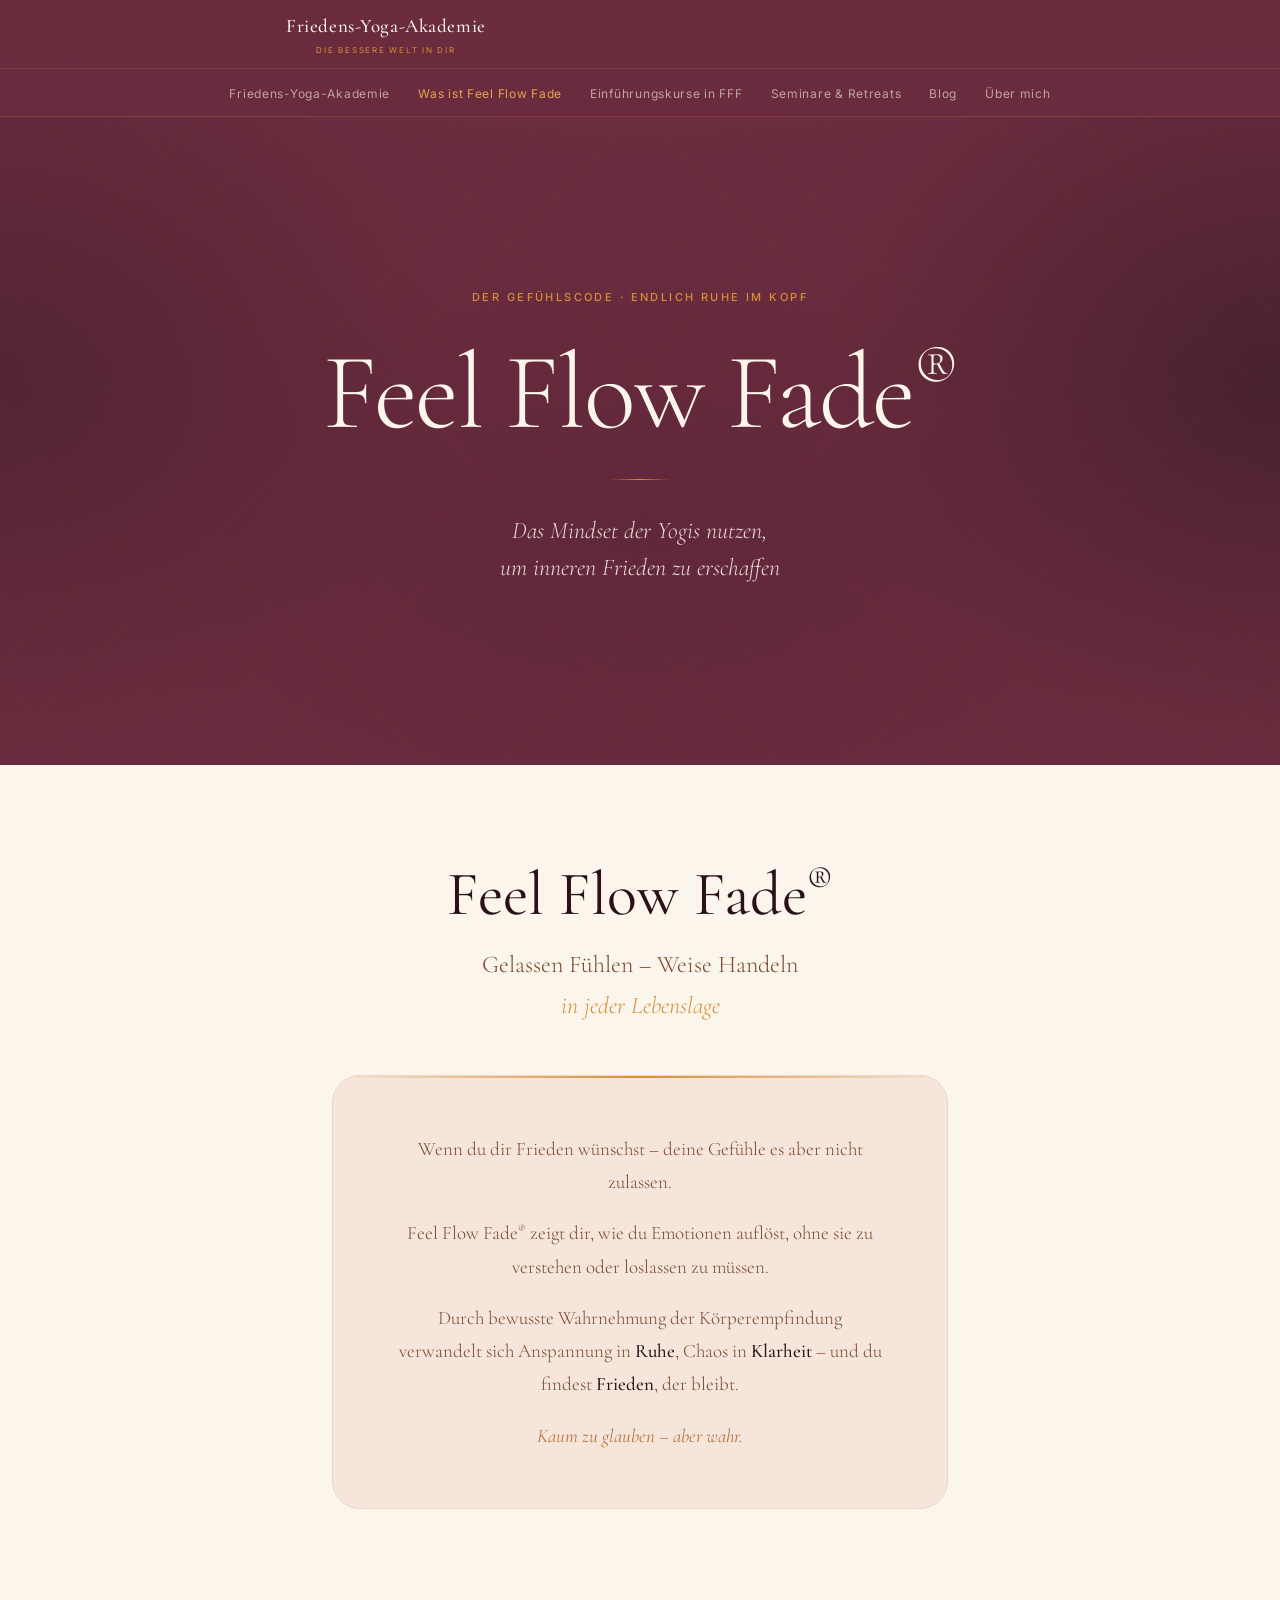
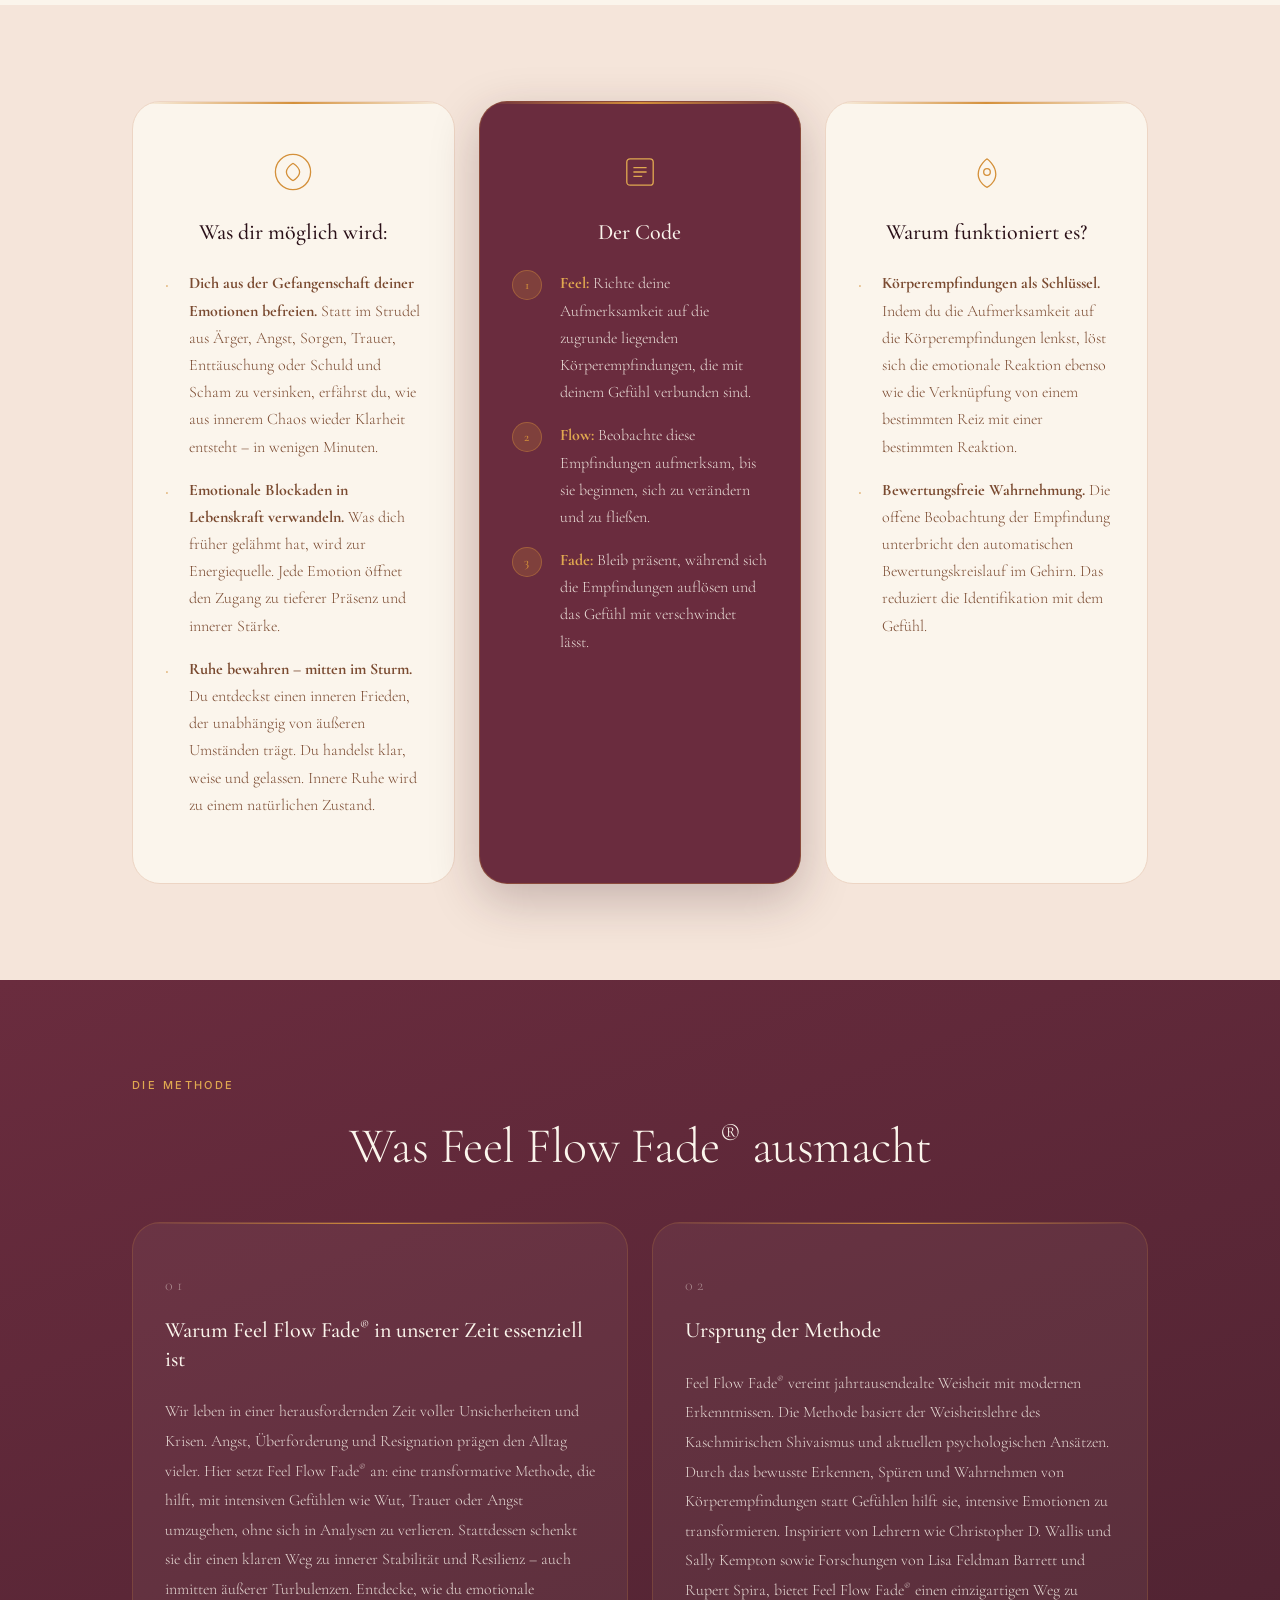
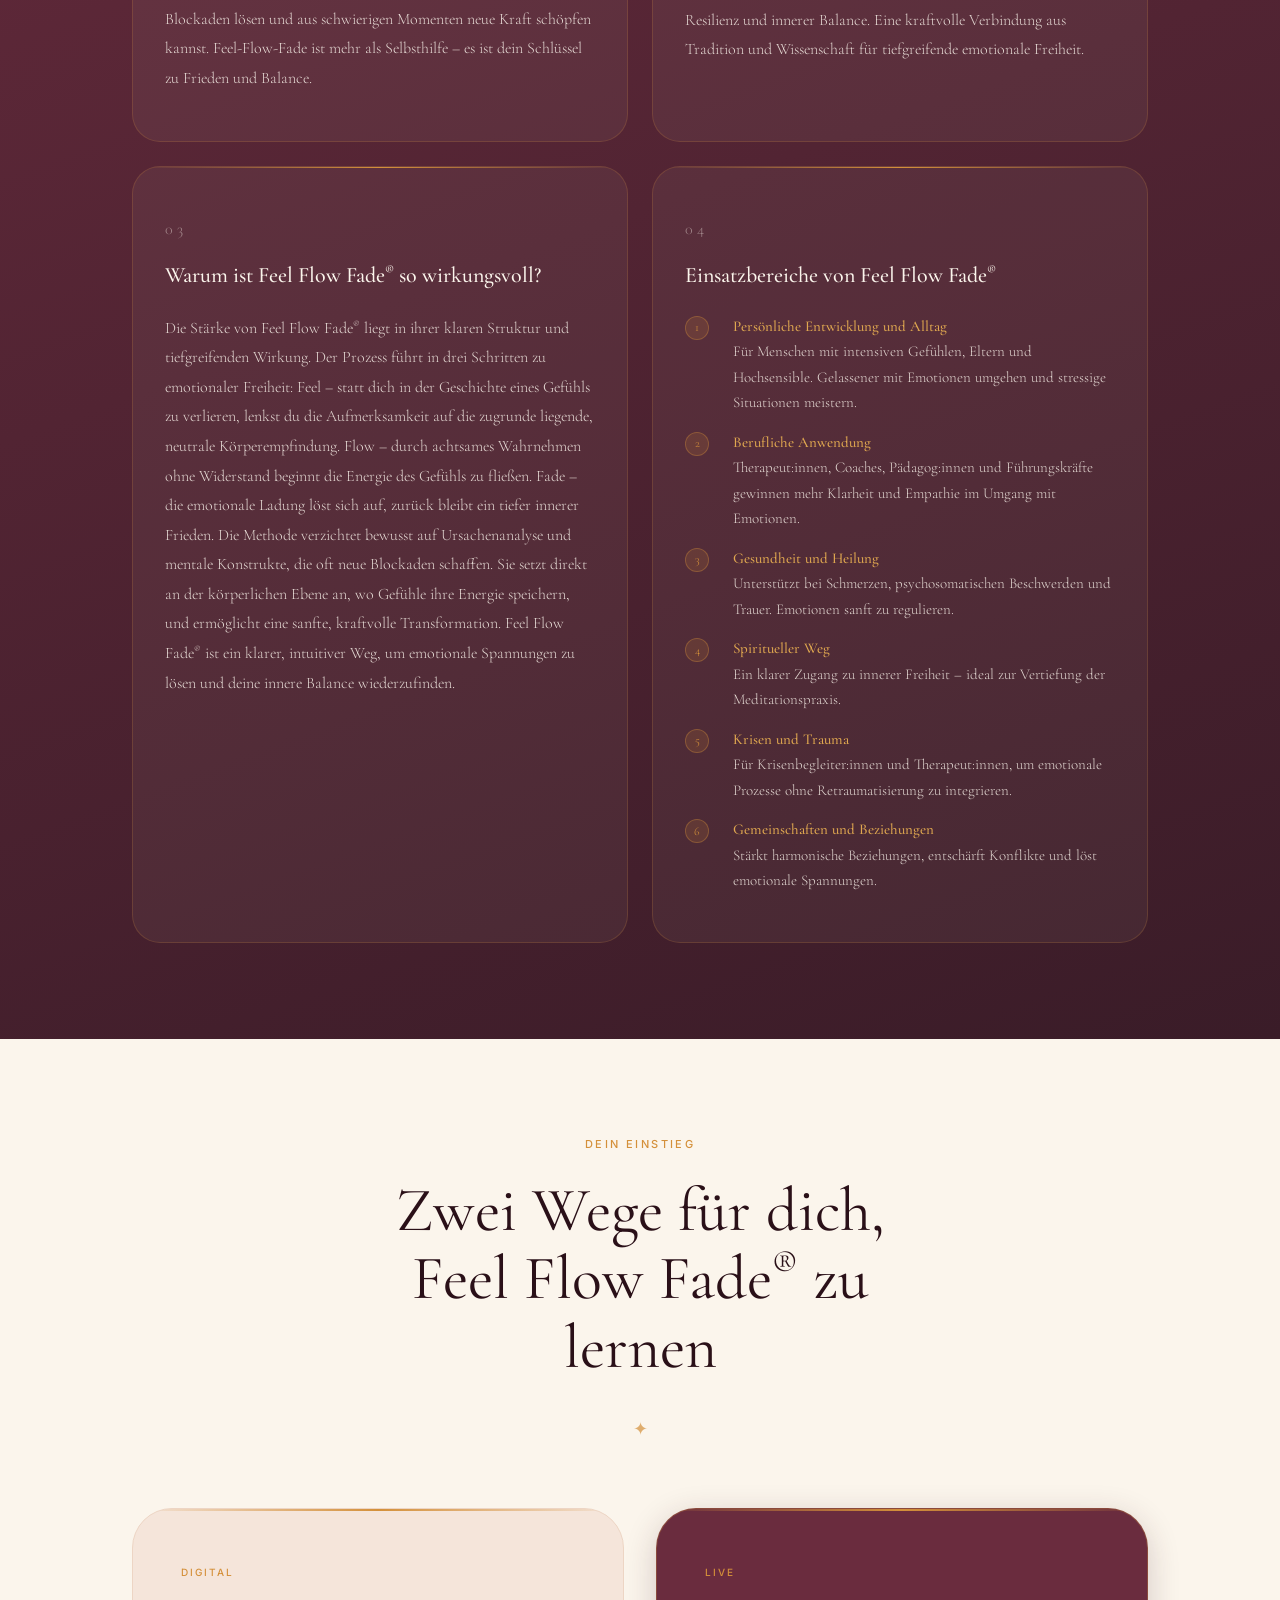
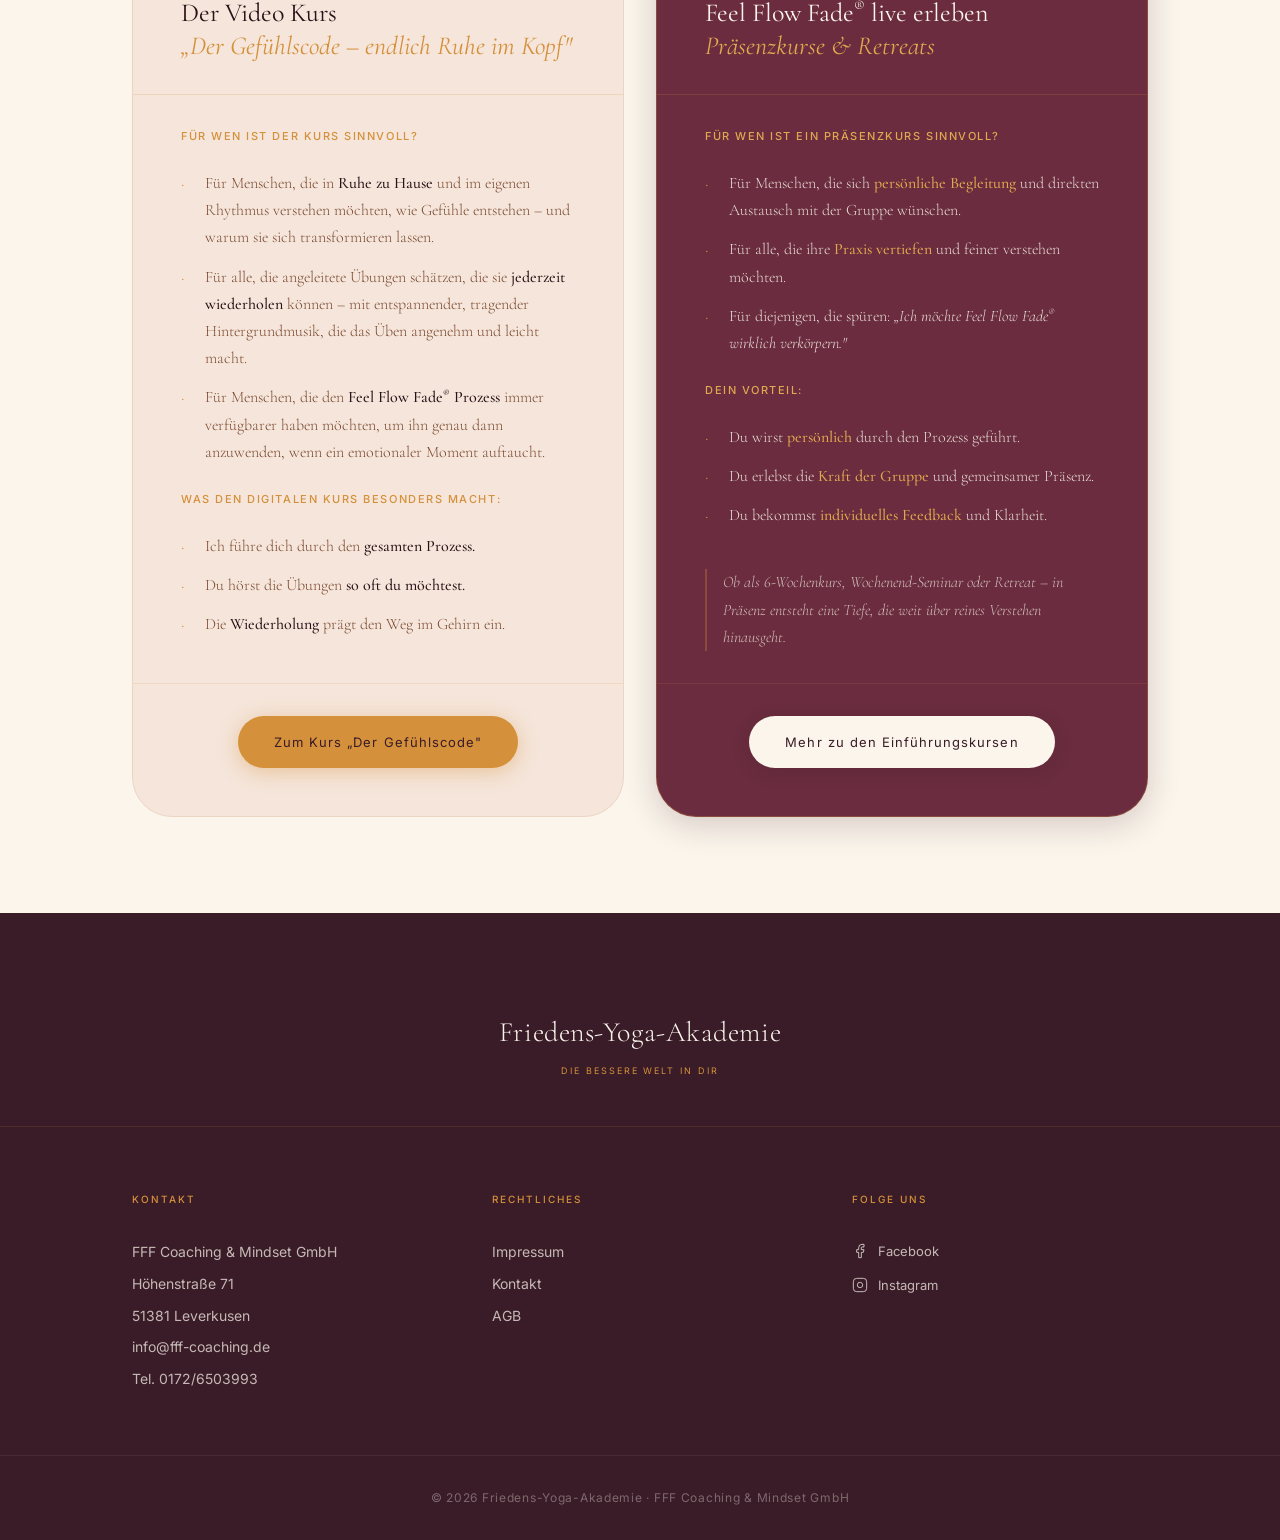
==== was-ist-feel-flow-fade.html @ 0a9315a2 "Website Launch" ====
<!DOCTYPE html>
<html lang="de">
<head>
  <meta charset="UTF-8" />
  <meta name="viewport" content="width=device-width, initial-scale=1.0" />
  <title>Was ist Feel Flow Fade® · Friedens-Yoga-Akademie</title>
  <link rel="preconnect" href="https://fonts.googleapis.com" />
  <link rel="preconnect" href="https://fonts.gstatic.com" crossorigin />
  <link href="https://fonts.googleapis.com/css2?family=Cormorant+Garamond:ital,wght@0,300;0,400;0,500;0,600;1,300;1,400;1,500&family=Inter:wght@300;400;500&display=swap" rel="stylesheet" />
  <link rel="stylesheet" href="was-ist.css" />
</head>
<body>

  <!-- NAVIGATION -->
  <header class="nav-header" id="nav">
    <nav class="nav-inner">
      <button class="nav-burger" aria-label="Menü öffnen" aria-expanded="false">
        <span></span><span></span><span></span>
      </button>
      <div class="nav-logo">
        <a href="index.html">
          <span class="nav-logo-name">Friedens-Yoga-Akademie</span>
          <span class="nav-logo-tagline">DIE BESSERE WELT IN DIR</span>
        </a>
      </div>
      <div class="nav-placeholder"></div>
    </nav>
    <ul class="nav-links" role="list">
      <li><a href="index.html">Friedens-Yoga-Akademie</a></li>
      <li><a href="was-ist-feel-flow-fade.html" class="nav-active">Was ist Feel Flow Fade</a></li>
      <li><a href="#">Einführungskurse in FFF</a></li>
      <li><a href="#">Seminare &amp; Retreats</a></li>
      <li><a href="#">Blog</a></li>
      <li><a href="#">Über mich</a></li>
    </ul>
  </header>

  <main>

    <!-- ── HERO ──────────────────────────────────────── -->
    <section class="hero">
      <div class="hero-bg"></div>
      <div class="hero-content reveal-hero">
        <p class="eyebrow">Der Gefühlscode · Endlich Ruhe im Kopf</p>
        <h1 class="hero-title">Feel Flow Fade<sup>®</sup></h1>
        <div class="hero-rule"></div>
        <p class="hero-sub">Das Mindset der Yogis nutzen,<br/>um inneren Frieden zu erschaffen</p>
      </div>
    </section>

    <!-- ── INTRO ─────────────────────────────────────── -->
    <section class="intro section-pad">
      <div class="container-text">
        <h2 class="display-heading">Feel Flow Fade<sup>®</sup></h2>
        <p class="display-sub">Gelassen Fühlen – Weise Handeln<br/><em>in jeder Lebenslage</em></p>
        <div class="intro-card reveal">
          <p class="intro-lead">Wenn du dir Frieden wünschst – deine Gefühle es aber nicht zulassen.</p>
          <p>Feel Flow Fade<sup>®</sup> zeigt dir, wie du Emotionen auflöst, ohne sie zu verstehen oder loslassen zu müssen.</p>
          <p>Durch bewusste Wahrnehmung der Körperempfindung verwandelt sich Anspannung in <strong>Ruhe</strong>, Chaos in <strong>Klarheit</strong> – und du findest <strong>Frieden</strong>, der bleibt.</p>
          <p class="intro-closing">Kaum zu glauben – aber wahr.</p>
        </div>
      </div>
    </section>

    <!-- ── DREI SÄULEN ───────────────────────────────── -->
    <section class="pillars section-pad">
      <div class="container">
        <div class="pillars-grid">

          <div class="pillar-card reveal">
            <div class="pillar-icon">
              <svg viewBox="0 0 40 40" fill="none" stroke="currentColor" stroke-width="1.2">
                <circle cx="20" cy="20" r="16"/>
                <path d="M20 12c0 0-6 4-6 8s6 8 6 8"/>
                <path d="M20 12c0 0 6 4 6 8s-6 8-6 8"/>
              </svg>
            </div>
            <h3>Was dir möglich wird:</h3>
            <ul>
              <li><strong>Dich aus der Gefangenschaft deiner Emotionen befreien.</strong> Statt im Strudel aus Ärger, Angst, Sorgen, Trauer, Enttäuschung oder Schuld und Scham zu versinken, erfährst du, wie aus innerem Chaos wieder Klarheit entsteht – in wenigen Minuten.</li>
              <li><strong>Emotionale Blockaden in Lebenskraft verwandeln.</strong> Was dich früher gelähmt hat, wird zur Energiequelle. Jede Emotion öffnet den Zugang zu tieferer Präsenz und innerer Stärke.</li>
              <li><strong>Ruhe bewahren – mitten im Sturm.</strong> Du entdeckst einen inneren Frieden, der unabhängig von äußeren Umständen trägt. Du handelst klar, weise und gelassen. Innere Ruhe wird zu einem natürlichen Zustand.</li>
            </ul>
          </div>

          <div class="pillar-card pillar-card--center reveal">
            <div class="pillar-icon">
              <svg viewBox="0 0 40 40" fill="none" stroke="currentColor" stroke-width="1.2">
                <rect x="8" y="8" width="24" height="24" rx="3"/>
                <line x1="14" y1="16" x2="26" y2="16"/>
                <line x1="14" y1="20" x2="26" y2="20"/>
                <line x1="14" y1="24" x2="22" y2="24"/>
              </svg>
            </div>
            <h3>Der Code</h3>
            <ol>
              <li>
                <strong>Feel:</strong> Richte deine Aufmerksamkeit auf die zugrunde liegenden Körperempfindungen, die mit deinem Gefühl verbunden sind.
              </li>
              <li>
                <strong>Flow:</strong> Beobachte diese Empfindungen aufmerksam, bis sie beginnen, sich zu verändern und zu fließen.
              </li>
              <li>
                <strong>Fade:</strong> Bleib präsent, während sich die Empfindungen auflösen und das Gefühl mit verschwindet lässt.
              </li>
            </ol>
          </div>

          <div class="pillar-card reveal">
            <div class="pillar-icon">
              <svg viewBox="0 0 40 40" fill="none" stroke="currentColor" stroke-width="1.2">
                <path d="M20 8 C20 8 28 14 28 22 C28 30 20 34 20 34"/>
                <path d="M20 8 C20 8 12 14 12 22 C12 30 20 34 20 34"/>
                <circle cx="20" cy="20" r="3"/>
              </svg>
            </div>
            <h3>Warum funktioniert es?</h3>
            <ul>
              <li><strong>Körperempfindungen als Schlüssel.</strong> Indem du die Aufmerksamkeit auf die Körperempfindungen lenkst, löst sich die emotionale Reaktion ebenso wie die Verknüpfung von einem bestimmten Reiz mit einer bestimmten Reaktion.</li>
              <li><strong>Bewertungsfreie Wahrnehmung.</strong> Die offene Beobachtung der Empfindung unterbricht den automatischen Bewertungskreislauf im Gehirn. Das reduziert die Identifikation mit dem Gefühl.</li>
            </ul>
          </div>

        </div>
      </div>
    </section>

    <!-- ── WAS FFF AUSMACHT ───────────────────────────── -->
    <section class="about section-pad">
      <div class="container">
        <p class="label-tag label-tag--light">Die Methode</p>
        <h2 class="section-heading section-heading--light">Was Feel Flow Fade<sup>®</sup> ausmacht</h2>
        <div class="about-grid">

          <div class="about-card reveal">
            <p class="about-card-num">01</p>
            <h4>Warum Feel Flow Fade<sup>®</sup> in unserer Zeit essenziell ist</h4>
            <p>Wir leben in einer herausfordernden Zeit voller Unsicherheiten und Krisen. Angst, Überforderung und Resignation prägen den Alltag vieler. Hier setzt Feel Flow Fade<sup>®</sup> an: eine transformative Methode, die hilft, mit intensiven Gefühlen wie Wut, Trauer oder Angst umzugehen, ohne sich in Analysen zu verlieren. Stattdessen schenkt sie dir einen klaren Weg zu innerer Stabilität und Resilienz – auch inmitten äußerer Turbulenzen. Entdecke, wie du emotionale Blockaden lösen und aus schwierigen Momenten neue Kraft schöpfen kannst. Feel-Flow-Fade ist mehr als Selbsthilfe – es ist dein Schlüssel zu Frieden und Balance.</p>
          </div>

          <div class="about-card reveal">
            <p class="about-card-num">02</p>
            <h4>Ursprung der Methode</h4>
            <p>Feel Flow Fade<sup>®</sup> vereint jahrtausendealte Weisheit mit modernen Erkenntnissen. Die Methode basiert der Weisheitslehre des Kaschmirischen Shivaismus und aktuellen psychologischen Ansätzen. Durch das bewusste Erkennen, Spüren und Wahrnehmen von Körperempfindungen statt Gefühlen hilft sie, intensive Emotionen zu transformieren. Inspiriert von Lehrern wie Christopher D. Wallis und Sally Kempton sowie Forschungen von Lisa Feldman Barrett und Rupert Spira, bietet Feel Flow Fade<sup>®</sup> einen einzigartigen Weg zu Resilienz und innerer Balance. Eine kraftvolle Verbindung aus Tradition und Wissenschaft für tiefgreifende emotionale Freiheit.</p>
          </div>

          <div class="about-card reveal">
            <p class="about-card-num">03</p>
            <h4>Warum ist Feel Flow Fade<sup>®</sup> so wirkungsvoll?</h4>
            <p>Die Stärke von Feel Flow Fade<sup>®</sup> liegt in ihrer klaren Struktur und tiefgreifenden Wirkung. Der Prozess führt in drei Schritten zu emotionaler Freiheit: Feel – statt dich in der Geschichte eines Gefühls zu verlieren, lenkst du die Aufmerksamkeit auf die zugrunde liegende, neutrale Körperempfindung. Flow – durch achtsames Wahrnehmen ohne Widerstand beginnt die Energie des Gefühls zu fließen. Fade – die emotionale Ladung löst sich auf, zurück bleibt ein tiefer innerer Frieden. Die Methode verzichtet bewusst auf Ursachenanalyse und mentale Konstrukte, die oft neue Blockaden schaffen. Sie setzt direkt an der körperlichen Ebene an, wo Gefühle ihre Energie speichern, und ermöglicht eine sanfte, kraftvolle Transformation. Feel Flow Fade<sup>®</sup> ist ein klarer, intuitiver Weg, um emotionale Spannungen zu lösen und deine innere Balance wiederzufinden.</p>
          </div>

          <div class="about-card reveal">
            <p class="about-card-num">04</p>
            <h4>Einsatzbereiche von Feel Flow Fade<sup>®</sup></h4>
            <ol class="einsatz-list">
              <li>
                <strong>Persönliche Entwicklung und Alltag</strong><br/>
                Für Menschen mit intensiven Gefühlen, Eltern und Hochsensible. Gelassener mit Emotionen umgehen und stressige Situationen meistern.
              </li>
              <li>
                <strong>Berufliche Anwendung</strong><br/>
                Therapeut:innen, Coaches, Pädagog:innen und Führungskräfte gewinnen mehr Klarheit und Empathie im Umgang mit Emotionen.
              </li>
              <li>
                <strong>Gesundheit und Heilung</strong><br/>
                Unterstützt bei Schmerzen, psychosomatischen Beschwerden und Trauer. Emotionen sanft zu regulieren.
              </li>
              <li>
                <strong>Spiritueller Weg</strong><br/>
                Ein klarer Zugang zu innerer Freiheit – ideal zur Vertiefung der Meditationspraxis.
              </li>
              <li>
                <strong>Krisen und Trauma</strong><br/>
                Für Krisenbegleiter:innen und Therapeut:innen, um emotionale Prozesse ohne Retraumatisierung zu integrieren.
              </li>
              <li>
                <strong>Gemeinschaften und Beziehungen</strong><br/>
                Stärkt harmonische Beziehungen, entschärft Konflikte und löst emotionale Spannungen.
              </li>
            </ol>
          </div>

        </div>
      </div>
    </section>

    <!-- ── ZWEI WEGE ──────────────────────────────────── -->
    <section class="ways section-pad">
      <div class="container-text">
        <p class="label-tag">Dein Einstieg</p>
        <h2 class="display-heading">Zwei Wege für dich,<br/>Feel Flow Fade<sup>®</sup> zu lernen</h2>
        <div class="ornament">✦</div>
      </div>
      <div class="container">
        <div class="ways-grid">

          <!-- Videokurs -->
          <div class="way-card reveal">
            <div class="way-card-header">
              <span class="way-type">Digital</span>
              <h3>Der Video Kurs<br/><em>„Der Gefühlscode – endlich Ruhe im Kopf"</em></h3>
            </div>
            <div class="way-card-body">
              <p class="way-label">Für wen ist der Kurs sinnvoll?</p>
              <ul>
                <li>Für Menschen, die in <strong>Ruhe zu Hause</strong> und im eigenen Rhythmus verstehen möchten, wie Gefühle entstehen – und warum sie sich transformieren lassen.</li>
                <li>Für alle, die angeleitete Übungen schätzen, die sie <strong>jederzeit wiederholen</strong> können – mit entspannender, tragender Hintergrundmusik, die das Üben angenehm und leicht macht.</li>
                <li>Für Menschen, die den <strong>Feel Flow Fade<sup>®</sup> Prozess</strong> immer verfügbarer haben möchten, um ihn genau dann anzuwenden, wenn ein emotionaler Moment auftaucht.</li>
              </ul>
              <p class="way-label">Was den digitalen Kurs besonders macht:</p>
              <ul>
                <li>Ich führe dich durch den <strong>gesamten Prozess.</strong></li>
                <li>Du hörst die Übungen <strong>so oft du möchtest.</strong></li>
                <li>Die <strong>Wiederholung</strong> prägt den Weg im Gehirn ein.</li>
              </ul>
            </div>
            <div class="way-card-footer">
              <a href="#" class="btn btn-saffron">Zum Kurs „Der Gefühlscode"</a>
            </div>
          </div>

          <!-- Präsenzkurs -->
          <div class="way-card way-card--featured reveal">
            <div class="way-card-header">
              <span class="way-type">Live</span>
              <h3>Feel Flow Fade<sup>®</sup> live erleben<br/><em>Präsenzkurse &amp; Retreats</em></h3>
            </div>
            <div class="way-card-body">
              <p class="way-label">Für wen ist ein Präsenzkurs sinnvoll?</p>
              <ul>
                <li>Für Menschen, die sich <strong>persönliche Begleitung</strong> und direkten Austausch mit der Gruppe wünschen.</li>
                <li>Für alle, die ihre <strong>Praxis vertiefen</strong> und feiner verstehen möchten.</li>
                <li>Für diejenigen, die spüren: <em>„Ich möchte Feel Flow Fade<sup>®</sup> wirklich verkörpern."</em></li>
              </ul>
              <p class="way-label">Dein Vorteil:</p>
              <ul>
                <li>Du wirst <strong>persönlich</strong> durch den Prozess geführt.</li>
                <li>Du erlebst die <strong>Kraft der Gruppe</strong> und gemeinsamer Präsenz.</li>
                <li>Du bekommst <strong>individuelles Feedback</strong> und Klarheit.</li>
              </ul>
              <p class="way-note">Ob als 6-Wochenkurs, Wochenend-Seminar oder Retreat – in Präsenz entsteht eine Tiefe, die weit über reines Verstehen hinausgeht.</p>
            </div>
            <div class="way-card-footer">
              <a href="#" class="btn btn-light">Mehr zu den Einführungskursen</a>
            </div>
          </div>

        </div>
      </div>
    </section>

  </main>

  <!-- FOOTER -->
  <footer class="footer">
    <div class="footer-top">
      <p class="footer-brand">Friedens-Yoga-Akademie</p>
      <p class="footer-tagline">DIE BESSERE WELT IN DIR</p>
    </div>
    <div class="footer-body">
      <div class="footer-col">
        <p class="footer-col-label">Kontakt</p>
        <p>FFF Coaching &amp; Mindset GmbH</p>
        <p>Höhenstraße 71</p>
        <p>51381 Leverkusen</p>
        <p><a href="mailto:info@fff-coaching.de">info@fff-coaching.de</a></p>
        <p>Tel. 0172/6503993</p>
      </div>
      <div class="footer-col">
        <p class="footer-col-label">Rechtliches</p>
        <a href="#">Impressum</a>
        <a href="#">Kontakt</a>
        <a href="#">AGB</a>
      </div>
      <div class="footer-col">
        <p class="footer-col-label">Folge uns</p>
        <div class="footer-social">
          <a href="#" class="social-link">
            <svg width="16" height="16" viewBox="0 0 24 24" fill="none" stroke="currentColor" stroke-width="1.5"><path d="M18 2h-3a5 5 0 0 0-5 5v3H7v4h3v8h4v-8h3l1-4h-4V7a1 1 0 0 1 1-1h3z"/></svg>
            Facebook
          </a>
          <a href="#" class="social-link">
            <svg width="16" height="16" viewBox="0 0 24 24" fill="none" stroke="currentColor" stroke-width="1.5"><rect x="2" y="2" width="20" height="20" rx="5"/><path d="M16 11.37A4 4 0 1 1 12.63 8 4 4 0 0 1 16 11.37z"/><line x1="17.5" y1="6.5" x2="17.51" y2="6.5"/></svg>
            Instagram
          </a>
        </div>
      </div>
    </div>
    <div class="footer-bottom">
      <p>&copy; 2026 Friedens-Yoga-Akademie · FFF Coaching &amp; Mindset GmbH</p>
    </div>
  </footer>

  <script src="main.js"></script>
</body>
</html>
---- was-ist.css ----
/* ═══════════════════════════════════════════════════════════
   WAS IST FEEL FLOW FADE®  ·  Palette B „Souk d'Or"
   Gewürzrot · Safrangelb · Elfenbein · Kupfer · Altrosa
   ═══════════════════════════════════════════════════════════ */

:root {
  /* Palette B — Souk d'Or (aufgehellt) */
  --ink:        #3A1C28;   /* Body-BG: mittleres Burgund statt Schwarz */
  --burgundy:   #6A2C3E;   /* dunkle Sektionen: weiches Gewürzrot */
  --burgundy-md:#7A3850;   /* Gradient-Variante */
  --saffron:    #D4903A;   /* Safrangelb — Hauptakzent */
  --saffron-lt: #E0A850;   /* helles Safran */
  --copper:     #B87840;   /* Kupfer — Detailakzent */
  --ivory:      #FBF5EC;   /* helle Sektionen: warmes Elfenbein */
  --blush:      #F5E5DA;   /* Karten: zartes Altrosa */
  --blush-dark: #EDD5C4;   /* tieferes Altrosa für Borders */
  --rose-mist:  rgba(245,229,218,.08); /* glass on dark */

  /* Text */
  --text-dark:  #FBF5EC;
  --text-dim:   rgba(251,245,236,.85);   /* heller, besser lesbar */
  --text-ink:   #2A1018;
  --text-mid:   #7A4A30;
  --text-light: #A87A55;

  /* Spacing */
  --s1:4px; --s2:16px; --s3:24px; --s4:32px;
  --s5:48px; --s6:64px; --s7:96px; --s8:128px;

  /* Radius */
  --r-sm:10px; --r-md:18px; --r-lg:28px; --r-xl:40px;

  /* Fonts */
  --serif:'Cormorant Garamond', Georgia, serif;
  --sans:'Inter', -apple-system, sans-serif;
}

/* ── Reset ──────────────────────────────────────────────── */
*,*::before,*::after{box-sizing:border-box;margin:0;padding:0}
html{scroll-behavior:smooth;-webkit-font-smoothing:antialiased}
body{font-family:var(--sans);font-size:16px;line-height:1.7;color:var(--text-ink);background:var(--ink)}
a{color:inherit;text-decoration:none}
sup{font-size:.55em;vertical-align:super}

/* ── Layout ─────────────────────────────────────────────── */
.container      {max-width:1080px;margin-inline:auto;padding-inline:var(--s4)}
.container-text {max-width:680px;margin-inline:auto;padding-inline:var(--s4);text-align:center}
.section-pad    {padding-block:var(--s7)}
.section-pad-sm {padding-block:var(--s5)}

/* ── Typography ─────────────────────────────────────────── */
.eyebrow, .label-tag {
  font-family:var(--sans); font-size:11px;
  font-weight:500; letter-spacing:.22em; text-transform:uppercase;
  color:var(--saffron); margin-bottom:var(--s3); display:block;
}
.label-tag--light {color:var(--saffron-lt)}

.display-heading {
  font-family:var(--serif);
  font-size:clamp(34px,5.5vw,62px);
  font-weight:400; line-height:1.1;
  color:var(--text-ink); margin-bottom:var(--s2);
}
.display-sub {
  font-family:var(--serif);
  font-size:clamp(18px,2.5vw,24px);
  font-weight:300; color:var(--text-mid); margin-bottom:var(--s5);
}
.display-sub em {font-style:italic; color:var(--saffron)}

.section-heading {
  font-family:var(--serif);
  font-size:clamp(28px,4.5vw,50px);
  font-weight:300; line-height:1.1; letter-spacing:-.01em;
  margin-bottom:var(--s5); text-align:center;
}
.section-heading--light {color:var(--text-dark)}

.ornament {font-size:18px;color:var(--saffron);margin-block:var(--s4);opacity:.7;display:block}

/* ── Buttons ────────────────────────────────────────────── */
.btn {
  display:inline-flex;align-items:center;justify-content:center;
  gap:8px;padding:15px 36px;border-radius:100px;border:none;
  font-family:var(--sans);font-size:13px;font-weight:400;
  letter-spacing:.08em;cursor:pointer;
  transition:transform .25s,box-shadow .25s,background .25s;
  white-space:nowrap;
}
.btn:hover{transform:translateY(-2px)}

.btn-saffron {
  background:var(--saffron); color:var(--ink);
  box-shadow:0 4px 20px rgba(212,144,58,.4);
}
.btn-saffron:hover {background:var(--saffron-lt);box-shadow:0 8px 28px rgba(212,144,58,.5)}

.btn-light {
  background:var(--ivory); color:var(--ink);
  box-shadow:0 4px 18px rgba(58,28,40,.2);
}
.btn-light:hover{background:#fff}

.btn-ghost {
  background:rgba(251,245,236,.08); color:var(--text-dark);
  border:1px solid rgba(251,245,236,.25); backdrop-filter:blur(10px);
}
.btn-ghost:hover{background:rgba(251,245,236,.15)}

/* ── Reveal ─────────────────────────────────────────────── */
@keyframes fadeUp{from{opacity:0;transform:translateY(30px)}to{opacity:1;transform:translateY(0)}}

.reveal-hero>*{opacity:0;animation:fadeUp .9s ease forwards}
.reveal-hero>*:nth-child(1){animation-delay:.1s}
.reveal-hero>*:nth-child(2){animation-delay:.28s}
.reveal-hero>*:nth-child(3){animation-delay:.44s}
.reveal-hero>*:nth-child(4){animation-delay:.58s}

.reveal{opacity:0;transform:translateY(28px);transition:opacity .75s ease,transform .75s ease}
.reveal.visible{opacity:1;transform:translateY(0)}


/* ═══════════════════════════════════════════════════════════
   NAVIGATION
   ═══════════════════════════════════════════════════════════ */
.nav-header {
  position:fixed;top:0;left:0;right:0;z-index:200;
  background:rgba(106,44,62,.88);
  backdrop-filter:blur(24px);-webkit-backdrop-filter:blur(24px);
  border-bottom:1px solid rgba(212,144,58,.2);
  transition:background .3s;
}
.nav-header.scrolled{background:rgba(106,44,62,.97)}

.nav-inner {
  max-width:1080px;margin-inline:auto;
  padding-inline:var(--s4);height:68px;
  display:grid;grid-template-columns:1fr auto 1fr;align-items:center;
}

.nav-logo{text-align:center}
.nav-logo-name {
  font-family:var(--serif);font-size:19px;font-weight:500;
  color:var(--text-dark);letter-spacing:.03em;display:block;
}
.nav-logo-tagline{font-size:8px;letter-spacing:.22em;color:var(--saffron);display:block;margin-top:2px}
.nav-placeholder{justify-self:end}

.nav-links {
  list-style:none;display:flex;justify-content:center;gap:28px;
  padding:10px 0;
  border-top:1px solid rgba(212,144,58,.15);
  background:rgba(106,44,62,.94);
}
.nav-links a {
  font-size:12px;font-weight:400;letter-spacing:.06em;
  color:rgba(251,245,236,.6);transition:color .2s;
}
.nav-links a:hover,.nav-active{color:var(--saffron-lt)!important}
.nav-active{font-weight:500}

.nav-burger {
  display:none;flex-direction:column;gap:5px;
  background:none;border:none;cursor:pointer;padding:8px;justify-self:start;
}
.nav-burger span{display:block;width:22px;height:1px;background:var(--text-dark);transition:all .3s}


/* ═══════════════════════════════════════════════════════════
   HERO  (tiefstes Burgund)
   ═══════════════════════════════════════════════════════════ */
.hero {
  position:relative;
  min-height:85vh;
  min-height:85svh;
  display:flex;align-items:center;justify-content:center;
  background:var(--burgundy);overflow:hidden;padding-top:110px;
}

.hero-bg {
  position:absolute;inset:0;pointer-events:none;
  background:
    radial-gradient(ellipse 70% 60% at 50% 70%, rgba(90,35,55,.6) 0%, transparent 65%),
    radial-gradient(ellipse 80% 40% at 50% 0%,  rgba(212,144,58,.1) 0%, transparent 50%),
    radial-gradient(ellipse 60% 80% at 100% 50%, rgba(58,28,40,.7) 0%, transparent 60%),
    radial-gradient(ellipse 60% 80% at 0% 50%,  rgba(58,28,40,.5) 0%, transparent 60%);
}
/* Zartes diagonales Muster — orientalisches Gitter */
.hero-bg::before {
  content:'';position:absolute;inset:0;
  background:repeating-linear-gradient(
    45deg, transparent, transparent 60px,
    rgba(212,144,58,.02) 60px, rgba(212,144,58,.02) 61px
  ),
  repeating-linear-gradient(
    -45deg, transparent, transparent 60px,
    rgba(212,144,58,.02) 60px, rgba(212,144,58,.02) 61px
  );
}

.hero-content {
  position:relative;z-index:2;text-align:center;
  max-width:760px;padding-inline:var(--s4);
}
.hero-content .eyebrow{color:var(--saffron);margin-bottom:var(--s4)}

.hero-title {
  font-family:var(--serif);
  font-size:clamp(52px,10vw,108px);
  font-weight:300;line-height:1.0;letter-spacing:-.02em;
  color:var(--text-dark);margin-bottom:var(--s3);
}

.hero-rule {
  width:60px;height:1px;
  background:linear-gradient(90deg,transparent,var(--saffron),transparent);
  margin:var(--s4) auto;
}

.hero-sub {
  font-family:var(--serif);font-size:clamp(18px,2.5vw,24px);
  font-weight:300;font-style:italic;
  color:rgba(251,245,236,.88);line-height:1.55;
}


/* ═══════════════════════════════════════════════════════════
   INTRO  (Elfenbein — hell)
   ═══════════════════════════════════════════════════════════ */
.intro{background:var(--ivory)}
.intro .display-heading{margin-bottom:var(--s2)}

.intro-card {
  background:var(--blush);
  border:1px solid var(--blush-dark);
  border-radius:var(--r-lg);
  padding:clamp(var(--s4),5vw,56px) clamp(var(--s4),6vw,64px);
  display:flex;flex-direction:column;gap:18px;
  position:relative;overflow:hidden;
}
.intro-card::before {
  content:'';position:absolute;top:0;left:0;right:0;height:2px;
  background:linear-gradient(90deg,transparent,var(--saffron),transparent);
}

.intro-lead {
  font-family:var(--serif);font-size:clamp(18px,2vw,22px);
  font-weight:500;color:var(--text-ink);line-height:1.4;
}
.intro-card p {
  font-family:var(--serif);font-size:clamp(16px,1.8vw,19px);
  font-weight:300;line-height:1.75;color:var(--text-mid);
}
.intro-card strong{color:var(--text-ink);font-weight:500}
.intro-closing {
  font-family:var(--serif);font-size:clamp(16px,1.8vw,19px);
  font-style:italic;color:var(--copper)!important;font-weight:400!important;
}


/* ═══════════════════════════════════════════════════════════
   DREI SÄULEN  (Altrosa/Elfenbein — hell)
   ═══════════════════════════════════════════════════════════ */
.pillars{background:var(--blush)}

.pillars-grid {
  display:grid;grid-template-columns:repeat(3,1fr);
  gap:var(--s3);
}

.pillar-card {
  background:var(--ivory);
  border:1px solid var(--blush-dark);
  border-radius:var(--r-lg);
  padding:var(--s5) var(--s4) var(--s6);
  display:flex;flex-direction:column;gap:var(--s3);
  position:relative;overflow:hidden;
  transition:transform .3s,box-shadow .3s;
}
.pillar-card::before {
  content:'';position:absolute;top:0;left:0;right:0;height:2px;
  background:linear-gradient(90deg,transparent,var(--saffron),transparent);
}
.pillar-card:hover{transform:translateY(-4px);box-shadow:0 12px 40px rgba(74,30,42,.12)}

.pillar-card--center {
  background:var(--burgundy);
  border-color:rgba(212,144,58,.3);
  transform:translateY(-8px);
  box-shadow:0 16px 48px rgba(58,28,40,.25);
}
.pillar-card--center:hover{transform:translateY(-14px)}
.pillar-card--center::before{
  background:linear-gradient(90deg,transparent,var(--saffron),transparent);
}

.pillar-icon {
  width:44px;height:44px;margin-inline:auto;
  color:var(--saffron);
}
.pillar-card--center .pillar-icon{color:var(--saffron-lt)}

.pillar-card h3 {
  font-family:var(--serif);font-size:clamp(18px,2vw,22px);
  font-weight:500;color:var(--text-ink);text-align:center;
  line-height:1.3;
}
.pillar-card--center h3{color:var(--text-dark)}

.pillar-card ul,.pillar-card ol {
  display:flex;flex-direction:column;gap:16px;
  padding-left:0;list-style:none;
}
.pillar-card ul li {
  font-family:var(--serif);font-size:clamp(14px,1.5vw,16px);
  font-weight:300;color:var(--text-mid);line-height:1.7;
  padding-left:var(--s3);position:relative;
}
.pillar-card ul li::before {
  content:'·';position:absolute;left:0;
  color:var(--saffron);font-size:20px;line-height:1.4;
}
.pillar-card--center ul li{color:rgba(251,245,236,.88)}

.pillar-card ol{counter-reset:fff;list-style:none}
.pillar-card ol li {
  counter-increment:fff;
  font-family:var(--serif);font-size:clamp(14px,1.5vw,16px);
  font-weight:300;line-height:1.7;color:rgba(251,245,236,.88);
  padding-left:var(--s5);position:relative;
}
.pillar-card ol li::before {
  content:counter(fff);
  position:absolute;left:0;top:0;
  width:30px;height:30px;border-radius:50%;
  background:rgba(212,144,58,.2);border:1px solid rgba(212,144,58,.4);
  display:flex;align-items:center;justify-content:center;
  font-family:var(--serif);font-size:13px;color:var(--saffron);font-weight:500;
  display:grid;place-items:center;
}
.pillar-card ol li strong{color:var(--saffron-lt)}


/* ═══════════════════════════════════════════════════════════
   WAS FFF AUSMACHT  (Burgund — dunkel)
   ═══════════════════════════════════════════════════════════ */
.about {
  background:linear-gradient(160deg, var(--burgundy) 0%, var(--ink) 100%);
}

.about-grid {
  display:grid;grid-template-columns:repeat(2,1fr);
  gap:var(--s3);margin-top:var(--s5);
}

.about-card {
  background:rgba(251,245,236,.05);
  border:1px solid rgba(212,144,58,.2);
  border-radius:var(--r-lg);
  padding:var(--s5) var(--s4);
  position:relative;overflow:hidden;
  transition:background .3s,border-color .3s,transform .3s;
}
.about-card::before {
  content:'';position:absolute;top:0;left:0;right:0;height:1px;
  background:linear-gradient(90deg,transparent,var(--saffron),transparent);
}
.about-card:hover{
  background:rgba(251,245,236,.08);
  border-color:rgba(212,144,58,.4);
  transform:translateY(-4px);
}

.about-card-num {
  font-family:var(--serif);font-size:11px;
  letter-spacing:.22em;color:var(--saffron);opacity:.5;
  margin-bottom:var(--s2);
}

.about-card h4 {
  font-family:var(--serif);font-size:clamp(18px,2vw,22px);
  font-weight:500;color:var(--text-dark);line-height:1.3;
  margin-bottom:var(--s3);
}

.about-card p {
  font-family:var(--serif);font-size:clamp(14px,1.5vw,16px);
  font-weight:300;color:rgba(251,245,236,.85);line-height:1.85;
}

.einsatz-list {
  list-style:none;display:flex;flex-direction:column;gap:14px;
  counter-reset:einsatz;
}
.einsatz-list li {
  counter-increment:einsatz;
  font-family:var(--serif);font-size:clamp(13px,1.4vw,15px);
  font-weight:300;color:rgba(251,245,236,.85);line-height:1.7;
  padding-left:var(--s5);position:relative;
}
.einsatz-list li::before {
  content:counter(einsatz);
  position:absolute;left:0;top:2px;
  width:24px;height:24px;border-radius:50%;
  background:rgba(212,144,58,.15);border:1px solid rgba(212,144,58,.35);
  font-family:var(--serif);font-size:12px;
  color:var(--saffron);display:grid;place-items:center;
}
.einsatz-list strong{color:var(--saffron-lt);font-weight:500}


/* ═══════════════════════════════════════════════════════════
   ZWEI WEGE  (Elfenbein oben, Burgund für Karten)
   ═══════════════════════════════════════════════════════════ */
.ways {
  background:var(--ivory);
}
.ways .container-text{margin-bottom:var(--s6)}
.ways .display-heading{color:var(--text-ink)}

.ways-grid {
  display:grid;grid-template-columns:repeat(2,1fr);
  gap:var(--s4);
}

.way-card {
  background:var(--blush);
  border:1px solid var(--blush-dark);
  border-radius:var(--r-xl);
  overflow:hidden;
  display:flex;flex-direction:column;
  transition:transform .3s,box-shadow .3s;
}
.way-card:hover{transform:translateY(-5px);box-shadow:0 16px 48px rgba(74,30,42,.14)}

.way-card--featured {
  background:var(--burgundy);
  border-color:rgba(212,144,58,.3);
  box-shadow:0 8px 32px rgba(58,28,40,.2);
}
.way-card--featured:hover{box-shadow:0 20px 56px rgba(58,28,40,.3)}

.way-card-header {
  padding:var(--s5) var(--s5) var(--s4);
  border-bottom:1px solid rgba(212,144,58,.2);
  position:relative;
}
.way-card-header::before {
  content:'';position:absolute;top:0;left:0;right:0;height:2px;
  background:linear-gradient(90deg,transparent,var(--saffron),transparent);
}

.way-type {
  display:inline-block;
  font-size:10px;font-weight:500;letter-spacing:.2em;
  color:var(--saffron);text-transform:uppercase;
  margin-bottom:var(--s2);
}

.way-card-header h3 {
  font-family:var(--serif);font-size:clamp(20px,2.5vw,26px);
  font-weight:400;line-height:1.25;color:var(--text-ink);
}
.way-card--featured .way-card-header h3{color:var(--text-dark)}
.way-card-header h3 em{font-style:italic;color:var(--saffron)}
.way-card--featured .way-card-header h3 em{color:var(--saffron-lt)}

.way-card-body {
  padding:var(--s4) var(--s5);flex:1;
  display:flex;flex-direction:column;gap:var(--s3);
}

.way-label {
  font-size:11px;font-weight:500;letter-spacing:.14em;
  text-transform:uppercase;color:var(--saffron);
}
.way-card--featured .way-label{color:var(--saffron-lt)}

.way-card-body ul {
  list-style:none;display:flex;flex-direction:column;gap:12px;
}
.way-card-body ul li {
  font-family:var(--serif);font-size:clamp(14px,1.5vw,16px);
  font-weight:300;color:var(--text-mid);line-height:1.7;
  padding-left:var(--s3);position:relative;
}
.way-card--featured .way-card-body ul li{color:rgba(251,245,236,.88)}
.way-card-body ul li::before{content:'·';position:absolute;left:0;color:var(--saffron);font-size:18px;line-height:1.5}
.way-card-body ul li strong{color:var(--text-ink);font-weight:500}
.way-card--featured .way-card-body ul li strong{color:var(--saffron-lt)}
.way-card-body ul li em{font-style:italic}

.way-note {
  font-family:var(--serif);font-size:clamp(14px,1.5vw,16px);
  font-weight:300;font-style:italic;
  color:rgba(251,245,236,.72);line-height:1.7;
  border-left:2px solid rgba(212,144,58,.3);
  padding-left:var(--s2);margin-top:var(--s2);
}

.way-card-footer {
  padding:var(--s4) var(--s5) var(--s5);
  border-top:1px solid rgba(212,144,58,.15);
  display:flex;justify-content:center;
}


/* ═══════════════════════════════════════════════════════════
   FOOTER
   ═══════════════════════════════════════════════════════════ */
.footer{background:var(--ink)}

.footer-top {
  text-align:center;padding:var(--s7) var(--s4) var(--s5);
  border-bottom:1px solid rgba(212,144,58,.15);
}
.footer-brand {
  font-family:var(--serif);font-size:28px;font-weight:300;
  color:var(--text-dark);letter-spacing:.02em;margin-bottom:6px;
}
.footer-tagline{font-size:9px;letter-spacing:.22em;color:var(--saffron)}

.footer-body {
  max-width:1080px;margin-inline:auto;
  padding:var(--s6) var(--s4);
  display:grid;grid-template-columns:repeat(3,1fr);gap:var(--s6);
}
.footer-col-label {
  font-size:10px;font-weight:500;letter-spacing:.2em;
  color:var(--saffron);text-transform:uppercase;margin-bottom:var(--s3);
}
.footer-col {
  display:flex;flex-direction:column;gap:8px;
  font-size:14px;color:rgba(251,245,236,.72);line-height:1.7;
}
.footer-col a:hover{color:var(--saffron-lt)}

.footer-social{display:flex;flex-direction:column;gap:12px}
.social-link {
  display:flex;align-items:center;gap:10px;
  font-size:13px;color:rgba(251,245,236,.72);transition:color .2s;
}
.social-link:hover{color:var(--saffron-lt)}

.footer-bottom {
  border-top:1px solid rgba(251,245,236,.06);
  padding:var(--s4);text-align:center;
}
.footer-bottom p{font-size:12px;color:rgba(251,245,236,.35);letter-spacing:.06em}


/* ═══════════════════════════════════════════════════════════
   RESPONSIVE
   ═══════════════════════════════════════════════════════════ */

/* ── Großes Desktop (1400px+) ──────────────────────────── */
@media(min-width:1400px){
  .container      {max-width:1240px}
  .container-text {max-width:760px}
  .hero-title     {font-size:116px}
  .section-pad    {padding-block:112px}
  .pillars-grid   {gap:var(--s4)}
  .about-grid     {gap:var(--s4)}
  .ways-grid      {gap:var(--s5)}
}

/* ── Tablet (860px–1080px) ─────────────────────────────── */
@media(max-width:1080px){
  .nav-links{gap:22px}
  .nav-links a{font-size:11.5px}
}

@media(max-width:900px){
  /* Hero */
  .hero{min-height:80vh}

  /* Säulen */
  .pillars-grid{grid-template-columns:1fr;max-width:540px;margin-inline:auto}
  .pillar-card--center{transform:none}
  .pillar-card--center:hover{transform:translateY(-4px)}

  /* Was FFF ausmacht */
  .about-grid{grid-template-columns:1fr}

  /* Zwei Wege */
  .ways-grid{grid-template-columns:1fr;max-width:600px;margin-inline:auto}

  /* Footer */
  .footer-body{grid-template-columns:1fr 1fr;gap:var(--s4)}
  .footer-col:first-child{grid-column:1/-1}
}

/* ── Tablet → Mobil (600px–768px) ─────────────────────── */
@media(max-width:768px){
  .section-pad    {padding-block:var(--s6)}
  .section-pad-sm {padding-block:var(--s4)}
  .container      {padding-inline:var(--s3)}
  .container-text {padding-inline:var(--s3)}

  .intro-card     {padding:var(--s4)}
  .way-card-header{padding:var(--s4) var(--s4) var(--s3)}
  .way-card-body  {padding:var(--s3) var(--s4)}
  .way-card-footer{padding:var(--s3) var(--s4) var(--s4)}
  .about-card     {padding:var(--s4) var(--s3)}
}

/* ── Mobil (bis 600px) — Hamburger ─────────────────────── */
@media(max-width:600px){
  /* Navigation */
  .nav-links{
    display:none;flex-direction:column;gap:0;
    position:fixed;inset:0;top:68px;
    background:rgba(106,44,62,.97);
    padding:var(--s5) var(--s4);overflow-y:auto;
    z-index:199;
  }
  .nav-links.open{display:flex}
  .nav-links li  {border-bottom:1px solid rgba(212,144,58,.12)}
  .nav-links a   {display:block;padding:var(--s3) 0;font-size:20px;color:var(--text-dark)}
  .nav-burger    {display:flex}
  .nav-placeholder{display:none}

  /* Hero */
  .hero          {min-height:100svh;padding-top:80px;padding-bottom:var(--s6)}
  .hero-title    {font-size:clamp(40px,11vw,60px)}
  .hero-sub      {font-size:17px}

  /* Abstände */
  .section-pad   {padding-block:var(--s5)}
  .section-pad-sm{padding-block:var(--s4)}
  .container     {padding-inline:var(--s3)}
  .container-text{padding-inline:var(--s3)}

  /* Headings */
  .display-heading{font-size:clamp(28px,8vw,40px)}
  .display-sub   {font-size:17px;margin-bottom:var(--s4)}
  .section-heading{font-size:clamp(24px,7vw,36px)}

  /* Intro */
  .intro-card    {padding:var(--s3);border-radius:var(--r-md)}
  .intro-lead    {font-size:17px}

  /* Säulen */
  .pillars-grid  {max-width:100%}
  .pillar-card   {padding:var(--s4) var(--s3) var(--s5);border-radius:var(--r-md)}
  .pillar-card ol li{padding-left:var(--s4);font-size:15px}

  /* Was FFF */
  .about-card    {padding:var(--s4) var(--s3);border-radius:var(--r-md)}
  .about-card h4 {font-size:18px}
  .about-card p  {font-size:14px}
  .einsatz-list li{font-size:14px}

  /* Zwei Wege */
  .ways-grid     {max-width:100%}
  .way-card      {border-radius:var(--r-lg)}
  .way-card-header{padding:var(--s4) var(--s3) var(--s3)}
  .way-card-body {padding:var(--s3)}
  .way-card-footer{padding:var(--s3);border-radius:0 0 var(--r-lg) var(--r-lg)}
  .way-card-footer .btn{width:100%;justify-content:center}
  .way-note      {font-size:14px}

  /* Footer */
  .footer-top    {padding:var(--s6) var(--s3) var(--s4)}
  .footer-body   {grid-template-columns:1fr;gap:var(--s4);padding:var(--s4) var(--s3)}
  .footer-col:first-child{grid-column:auto}
  .footer-bottom {padding:var(--s3)}
}

/* ── iPhone (bis 430px) ─────────────────────────────────── */
@media(max-width:430px){
  .nav-logo-name {font-size:15px}
  .hero-title    {font-size:clamp(36px,10vw,50px)}
  .hero-sub      {font-size:15px}
  .display-heading{font-size:clamp(26px,7.5vw,36px)}
  .section-heading{font-size:clamp(22px,6.5vw,30px)}
  .pillar-card h3{font-size:18px}
  .intro-card    {padding:var(--s3) var(--s2)}
  .about-grid    {gap:var(--s2)}
  .ways-grid     {gap:var(--s3)}
}

/* ── Kleines iPhone (bis 375px) ─────────────────────────── */
@media(max-width:375px){
  .hero-title    {font-size:34px}
  .display-heading{font-size:24px}
  .section-heading{font-size:22px}
  .container     {padding-inline:var(--s2)}
  .container-text{padding-inline:var(--s2)}
  .pillar-card   {padding:var(--s3) var(--s2) var(--s4)}
}

@media(prefers-reduced-motion:reduce){
  .reveal,.reveal-hero>*{animation:none;opacity:1;transform:none;transition:none}
}
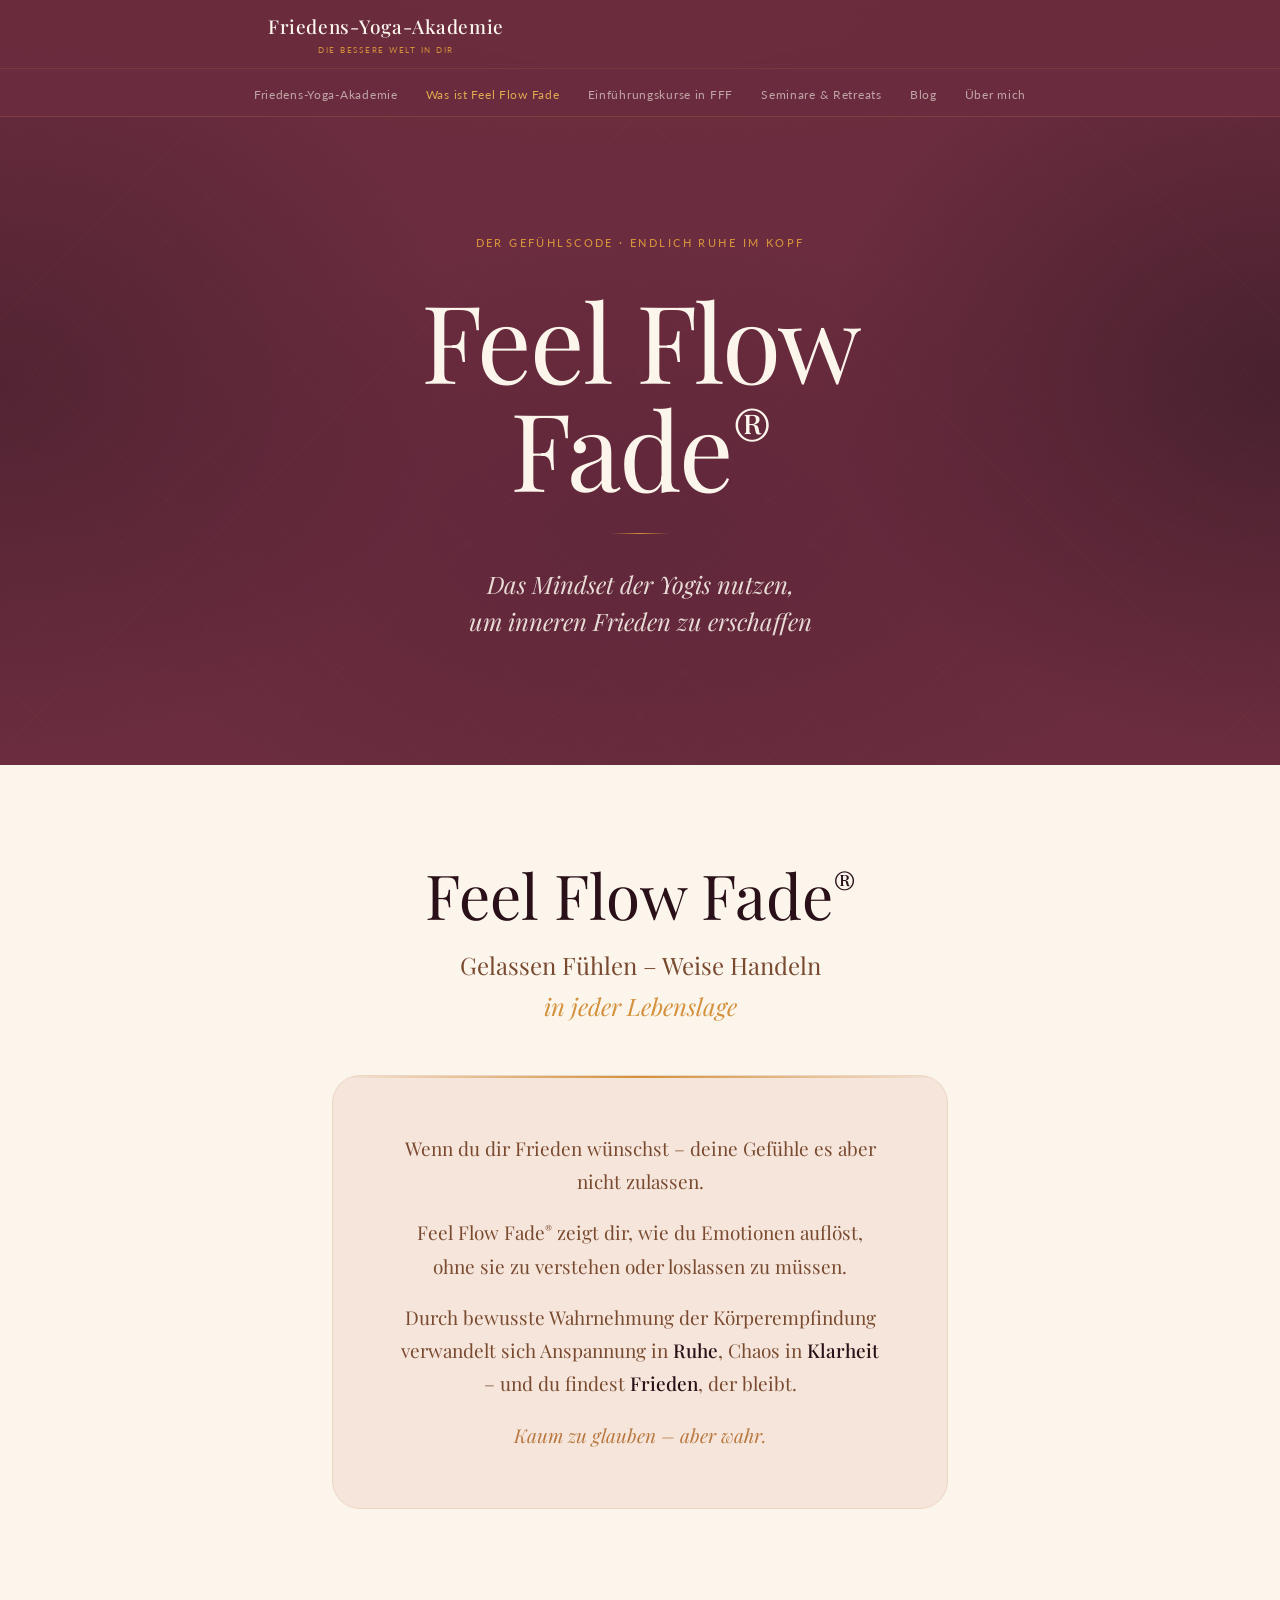
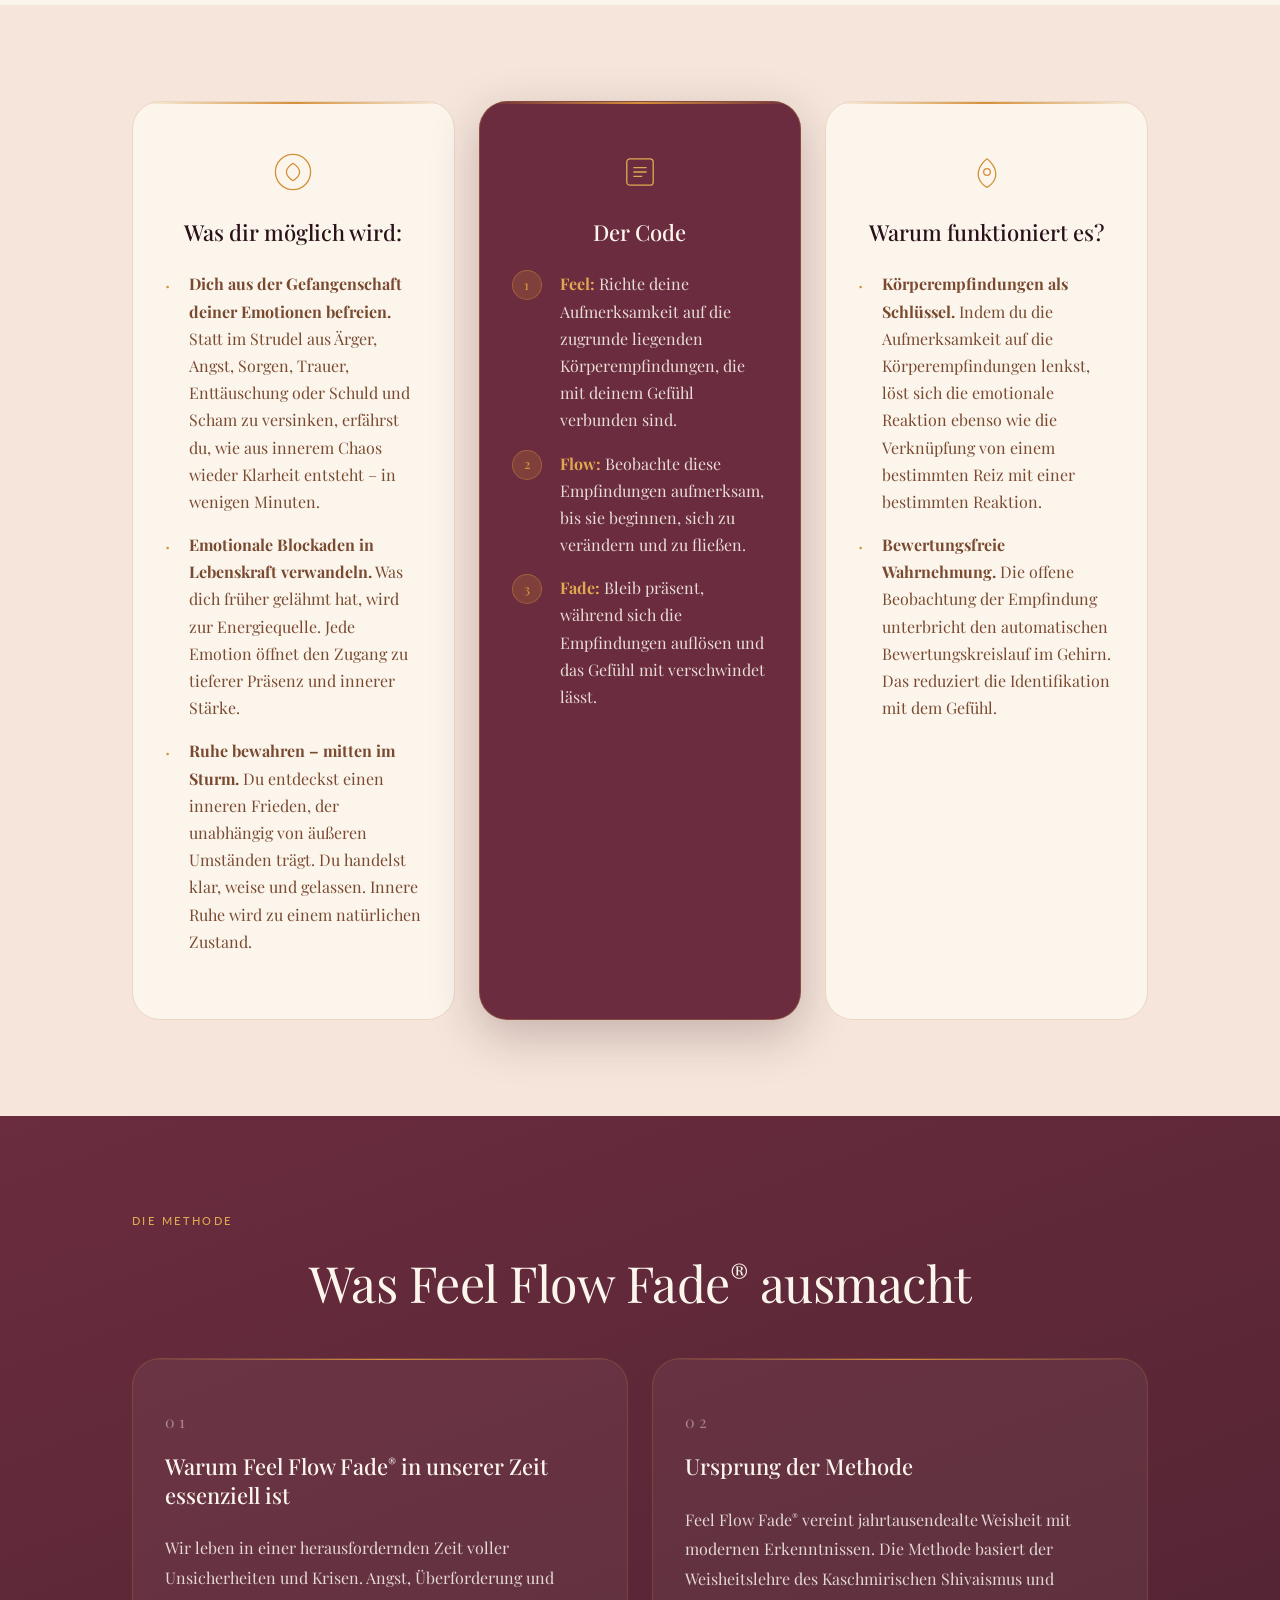
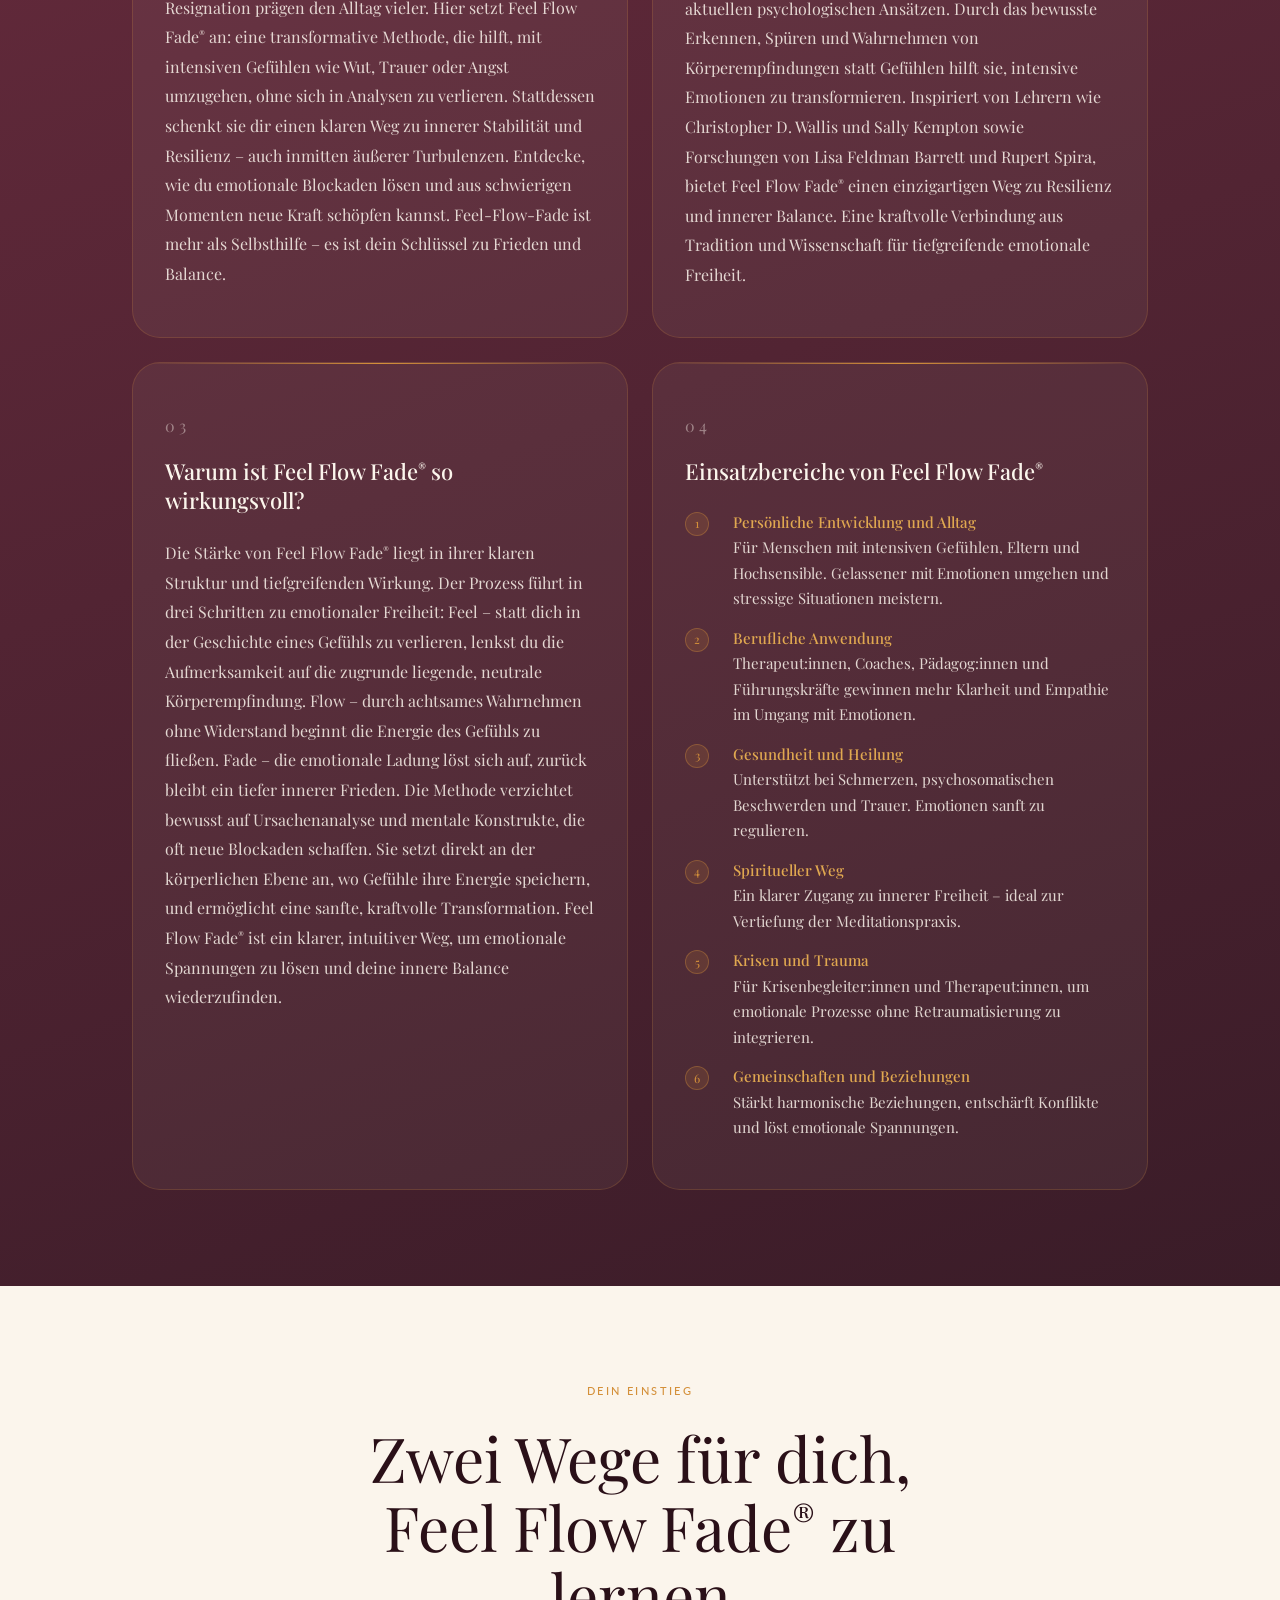
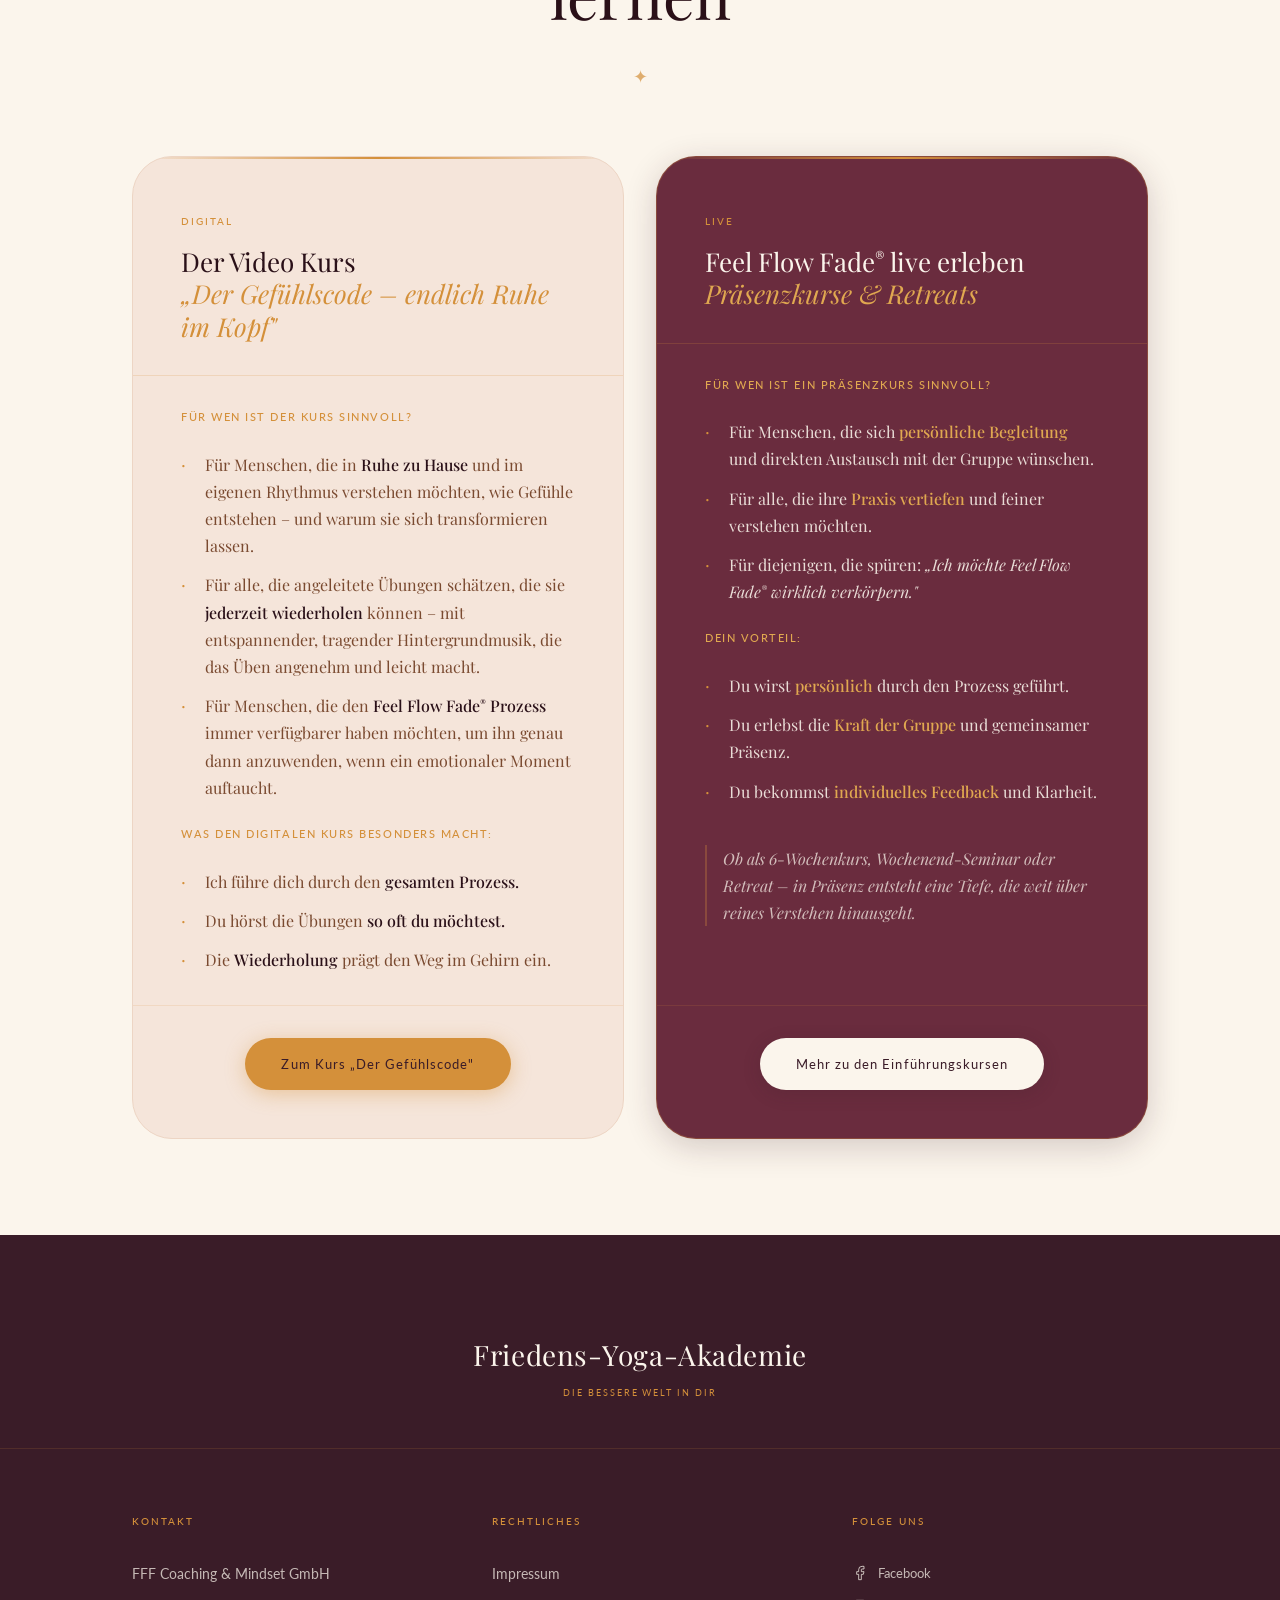
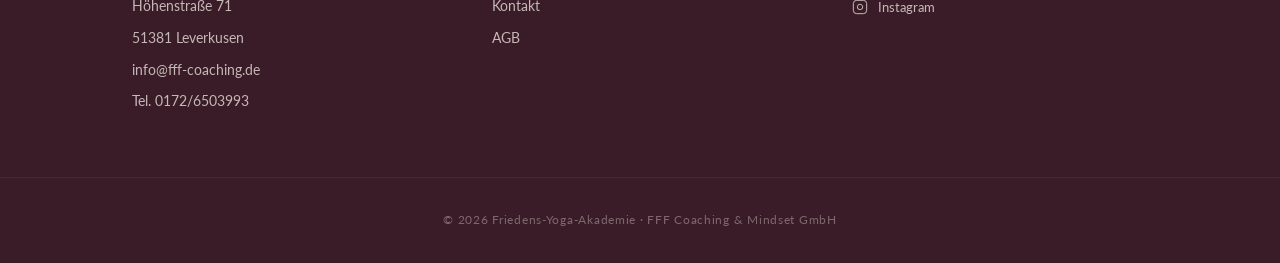
==== commit b1727fe9: "UI: Schriftart, Button-Hover und mobiles Menü überarbeitet - Schriftart von Cormorant Garamond/Inter" ====
--- a/was-ist-feel-flow-fade.html
+++ b/was-ist-feel-flow-fade.html
@@ -6,7 +6,7 @@
   <title>Was ist Feel Flow Fade® · Friedens-Yoga-Akademie</title>
   <link rel="preconnect" href="https://fonts.googleapis.com" />
   <link rel="preconnect" href="https://fonts.gstatic.com" crossorigin />
-  <link href="https://fonts.googleapis.com/css2?family=Cormorant+Garamond:ital,wght@0,300;0,400;0,500;0,600;1,300;1,400;1,500&family=Inter:wght@300;400;500&display=swap" rel="stylesheet" />
+  <link href="https://fonts.googleapis.com/css2?family=Playfair+Display:ital,wght@0,400;0,500;0,600;0,700;1,400;1,500&family=Lato:wght@300;400;700&display=swap" rel="stylesheet" />
   <link rel="stylesheet" href="was-ist.css" />
 </head>
 <body>
--- a/was-ist.css
+++ b/was-ist.css
@@ -31,8 +31,8 @@
   --r-sm:10px; --r-md:18px; --r-lg:28px; --r-xl:40px;
 
   /* Fonts */
-  --serif:'Cormorant Garamond', Georgia, serif;
-  --sans:'Inter', -apple-system, sans-serif;
+  --serif:'Playfair Display', Georgia, serif;
+  --sans:'Lato', -apple-system, sans-serif;
 }
 
 /* ── Reset ──────────────────────────────────────────────── */
@@ -88,7 +88,7 @@
   transition:transform .25s,box-shadow .25s,background .25s;
   white-space:nowrap;
 }
-.btn:hover{transform:translateY(-2px)}
+.btn:hover{transform:translateY(-2px) scale(1.05)}
 
 .btn-saffron {
   background:var(--saffron); color:var(--ink);
@@ -609,15 +609,22 @@
 @media(max-width:600px){
   /* Navigation */
   .nav-links{
-    display:none;flex-direction:column;gap:0;
+    display:none;flex-direction:column;gap:0;align-items:center;
     position:fixed;inset:0;top:68px;
-    background:rgba(106,44,62,.97);
-    padding:var(--s5) var(--s4);overflow-y:auto;
+    background:rgba(58,28,40,.97);
+    backdrop-filter:blur(12px);
+    padding:var(--s6) var(--s4) var(--s5);overflow-y:auto;
     z-index:199;
   }
   .nav-links.open{display:flex}
-  .nav-links li  {border-bottom:1px solid rgba(212,144,58,.12)}
-  .nav-links a   {display:block;padding:var(--s3) 0;font-size:20px;color:var(--text-dark)}
+  .nav-links li{width:100%;text-align:center;border-bottom:1px solid rgba(212,144,58,.22)}
+  .nav-links li:first-child{border-top:1px solid rgba(212,144,58,.22)}
+  .nav-links a{
+    display:block;padding:20px var(--s3);
+    font-family:var(--serif);font-size:22px;font-weight:500;
+    letter-spacing:.04em;color:var(--text-dark);transition:color .2s;
+  }
+  .nav-links a:hover{color:var(--saffron-lt)}
   .nav-burger    {display:flex}
   .nav-placeholder{display:none}
 
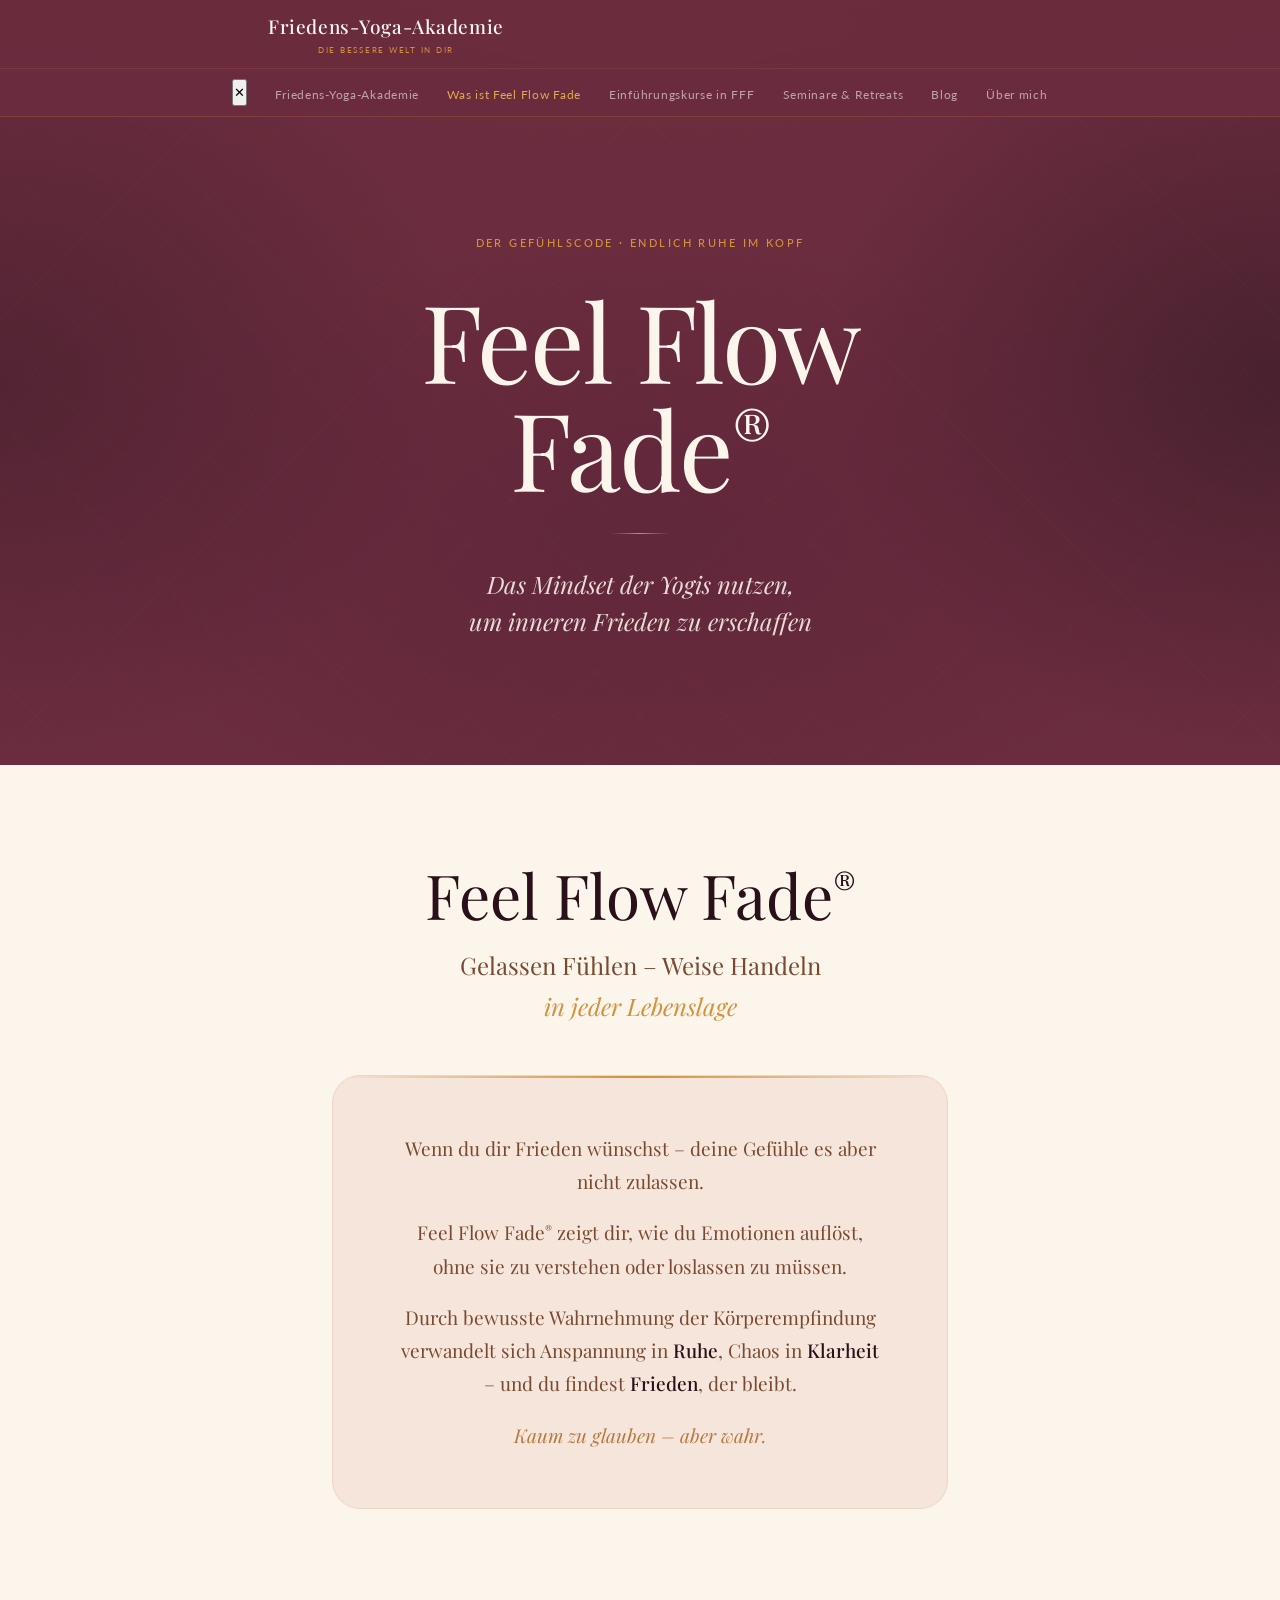
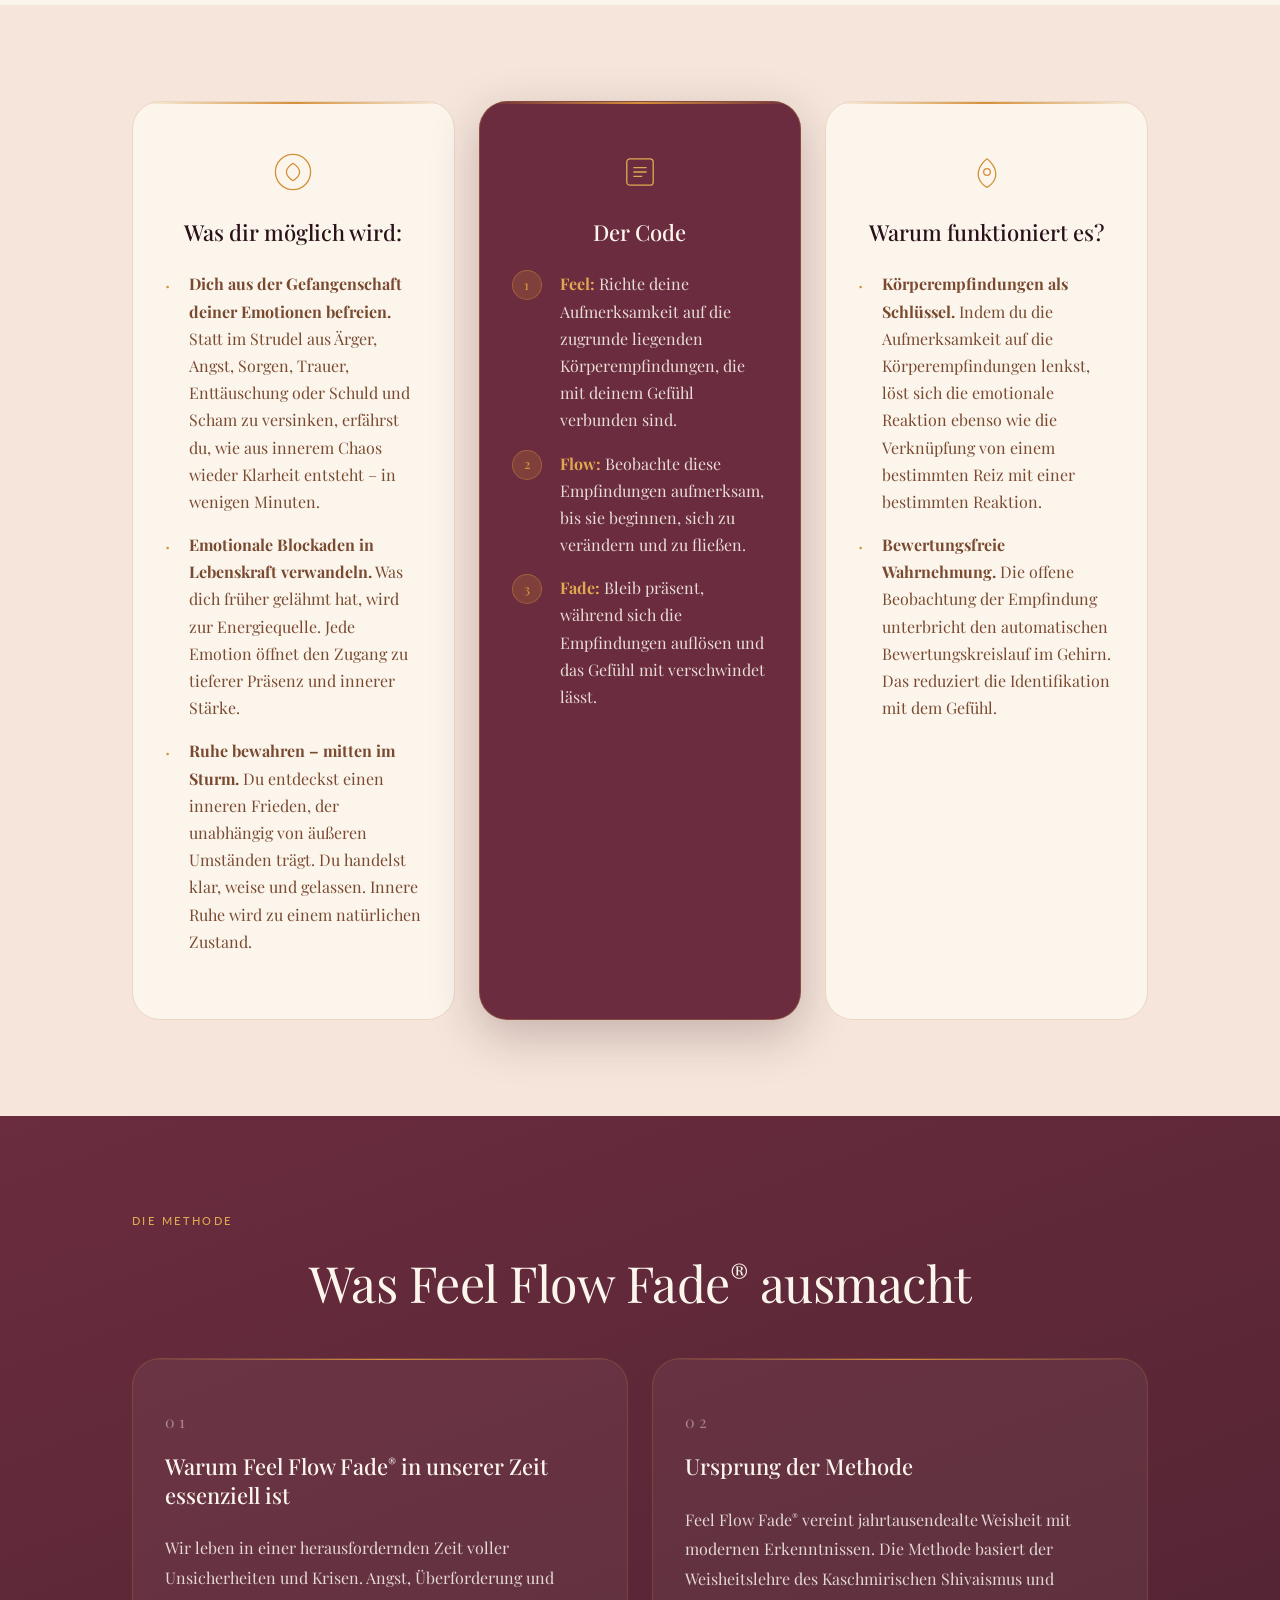
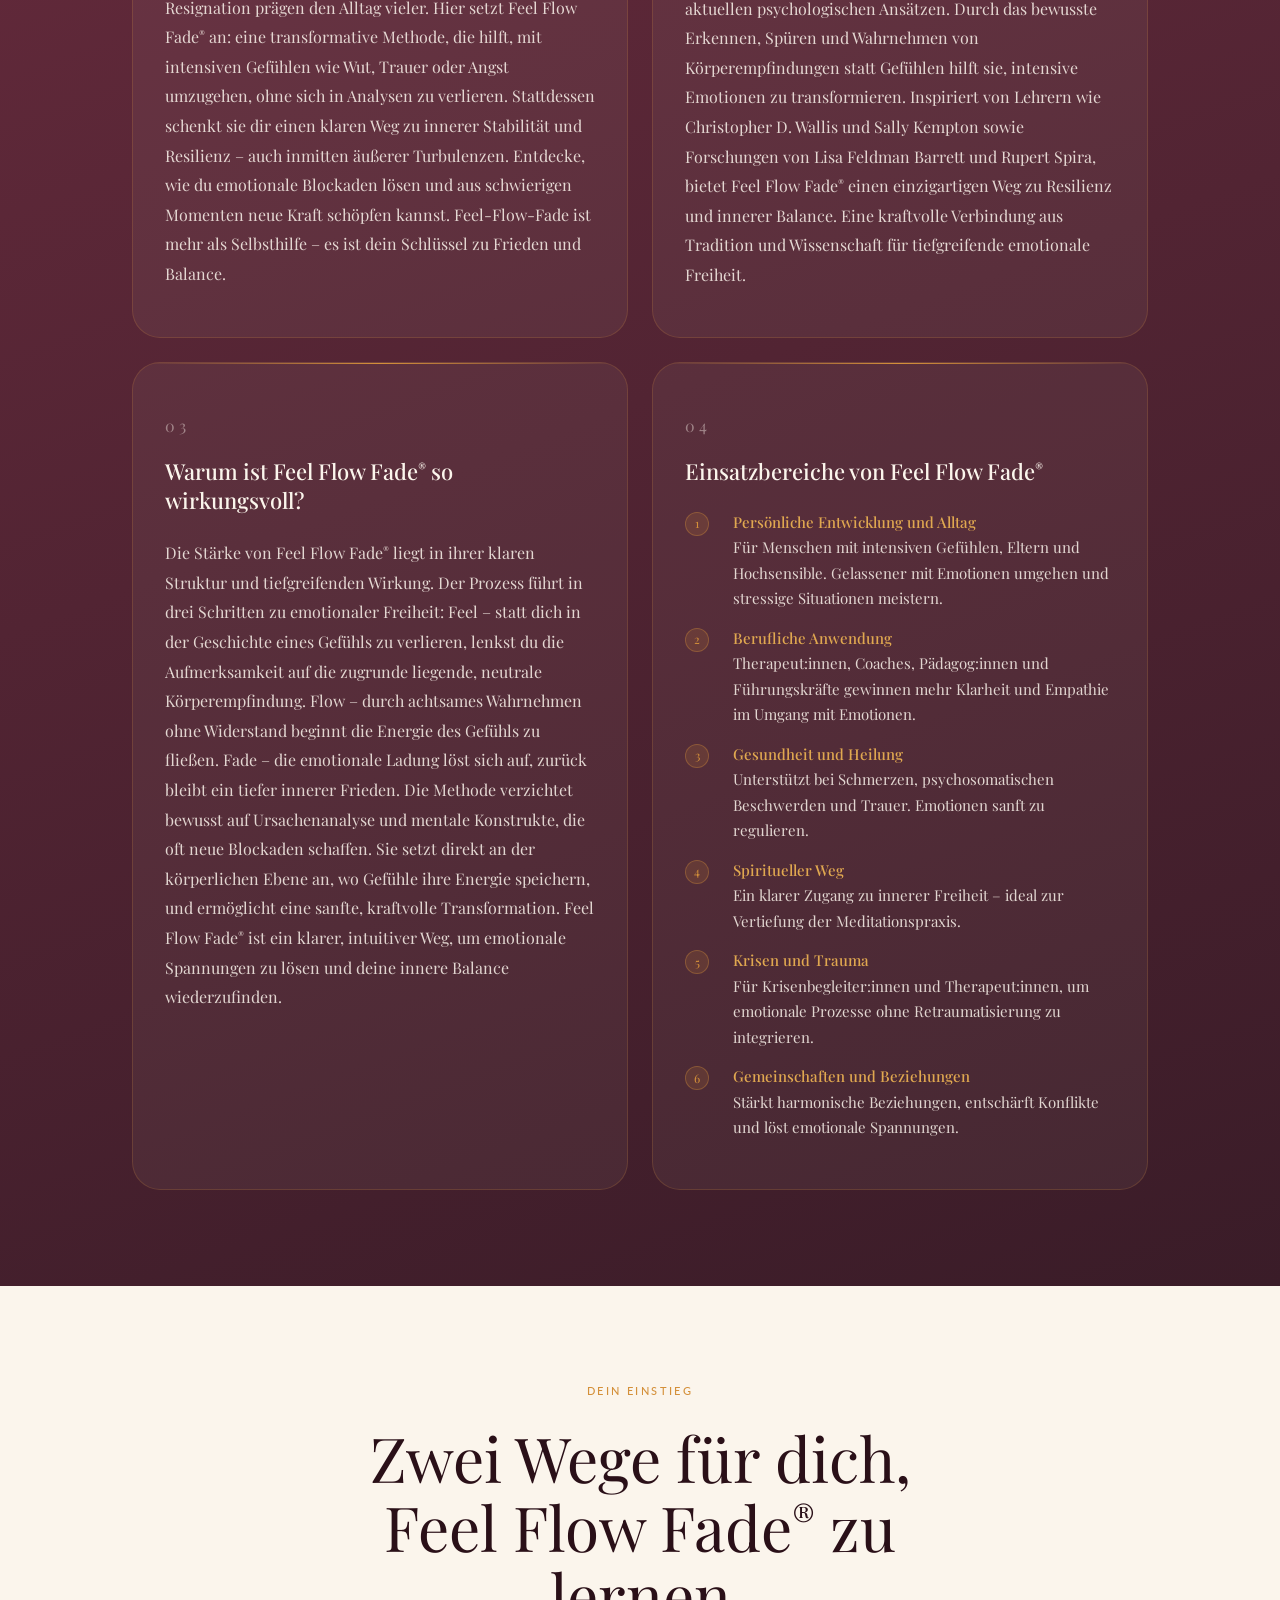
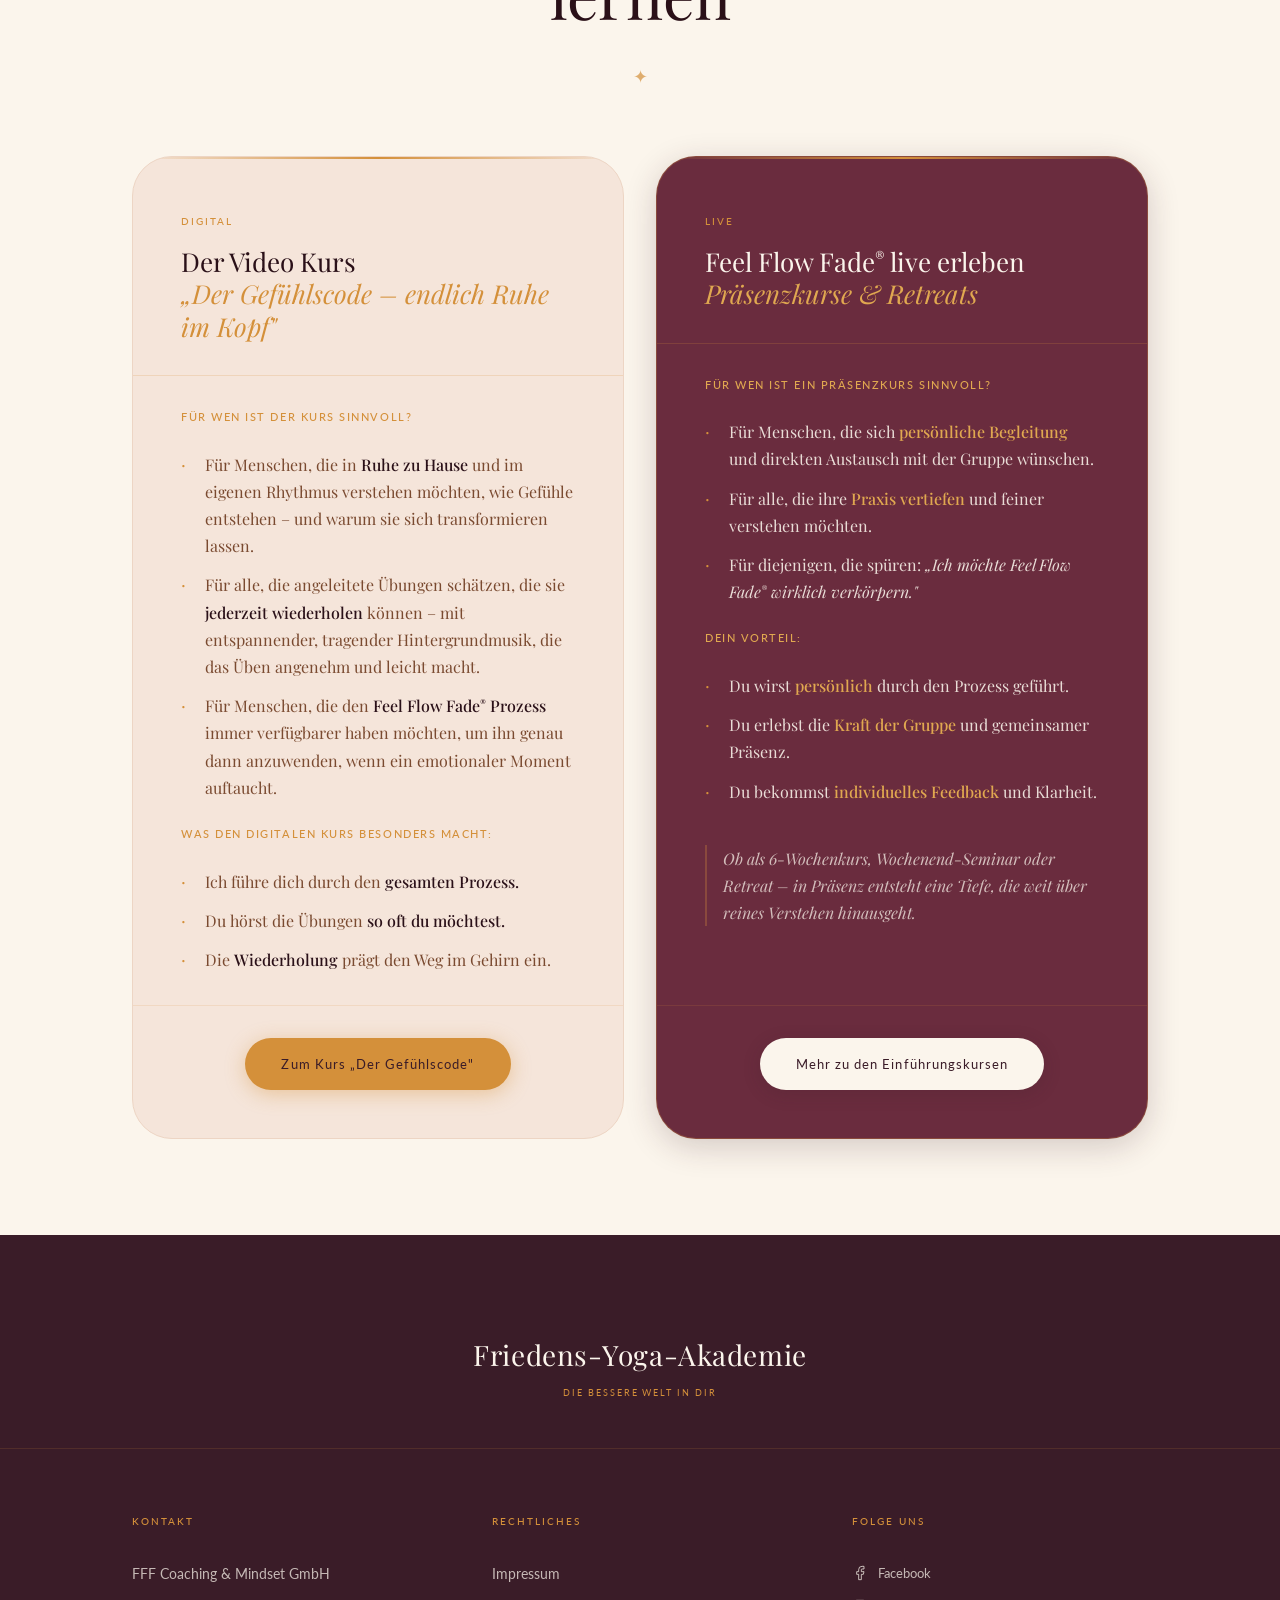
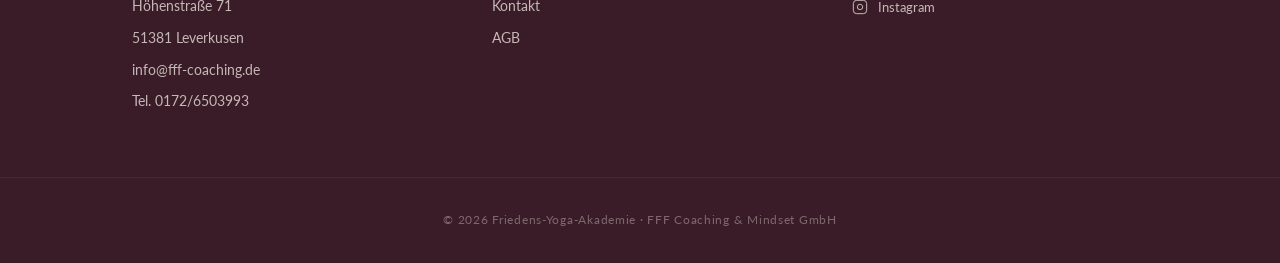
==== commit 2aa0ec9d: "Fix: Textinhalt auf Was-ist-Seite wiederhergestellt Fehlender nav-close Button ergänzt und Null-Chec" ====
--- a/was-ist-feel-flow-fade.html
+++ b/was-ist-feel-flow-fade.html
@@ -26,6 +26,7 @@
       <div class="nav-placeholder"></div>
     </nav>
     <ul class="nav-links" role="list">
+      <button class="nav-close" aria-label="Menü schließen">✕</button>
       <li><a href="index.html">Friedens-Yoga-Akademie</a></li>
       <li><a href="was-ist-feel-flow-fade.html" class="nav-active">Was ist Feel Flow Fade</a></li>
       <li><a href="#">Einführungskurse in FFF</a></li>
